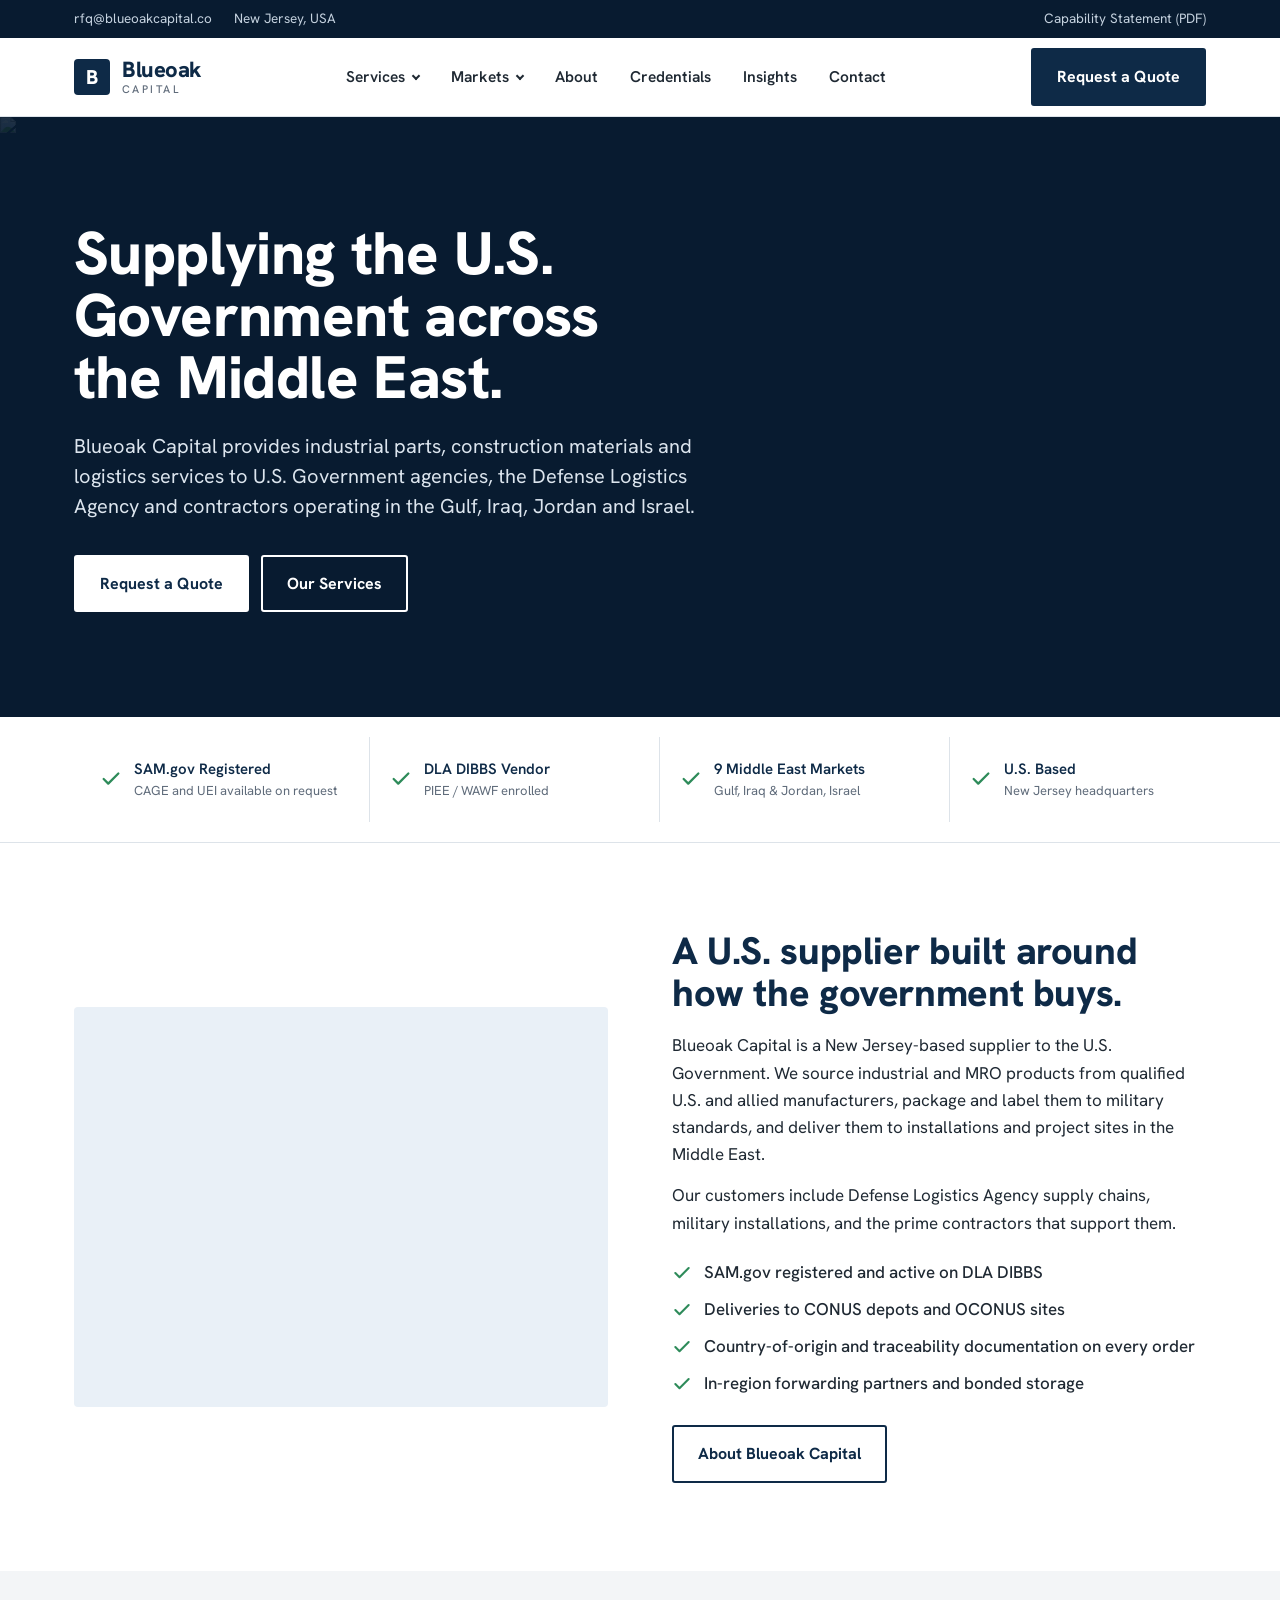
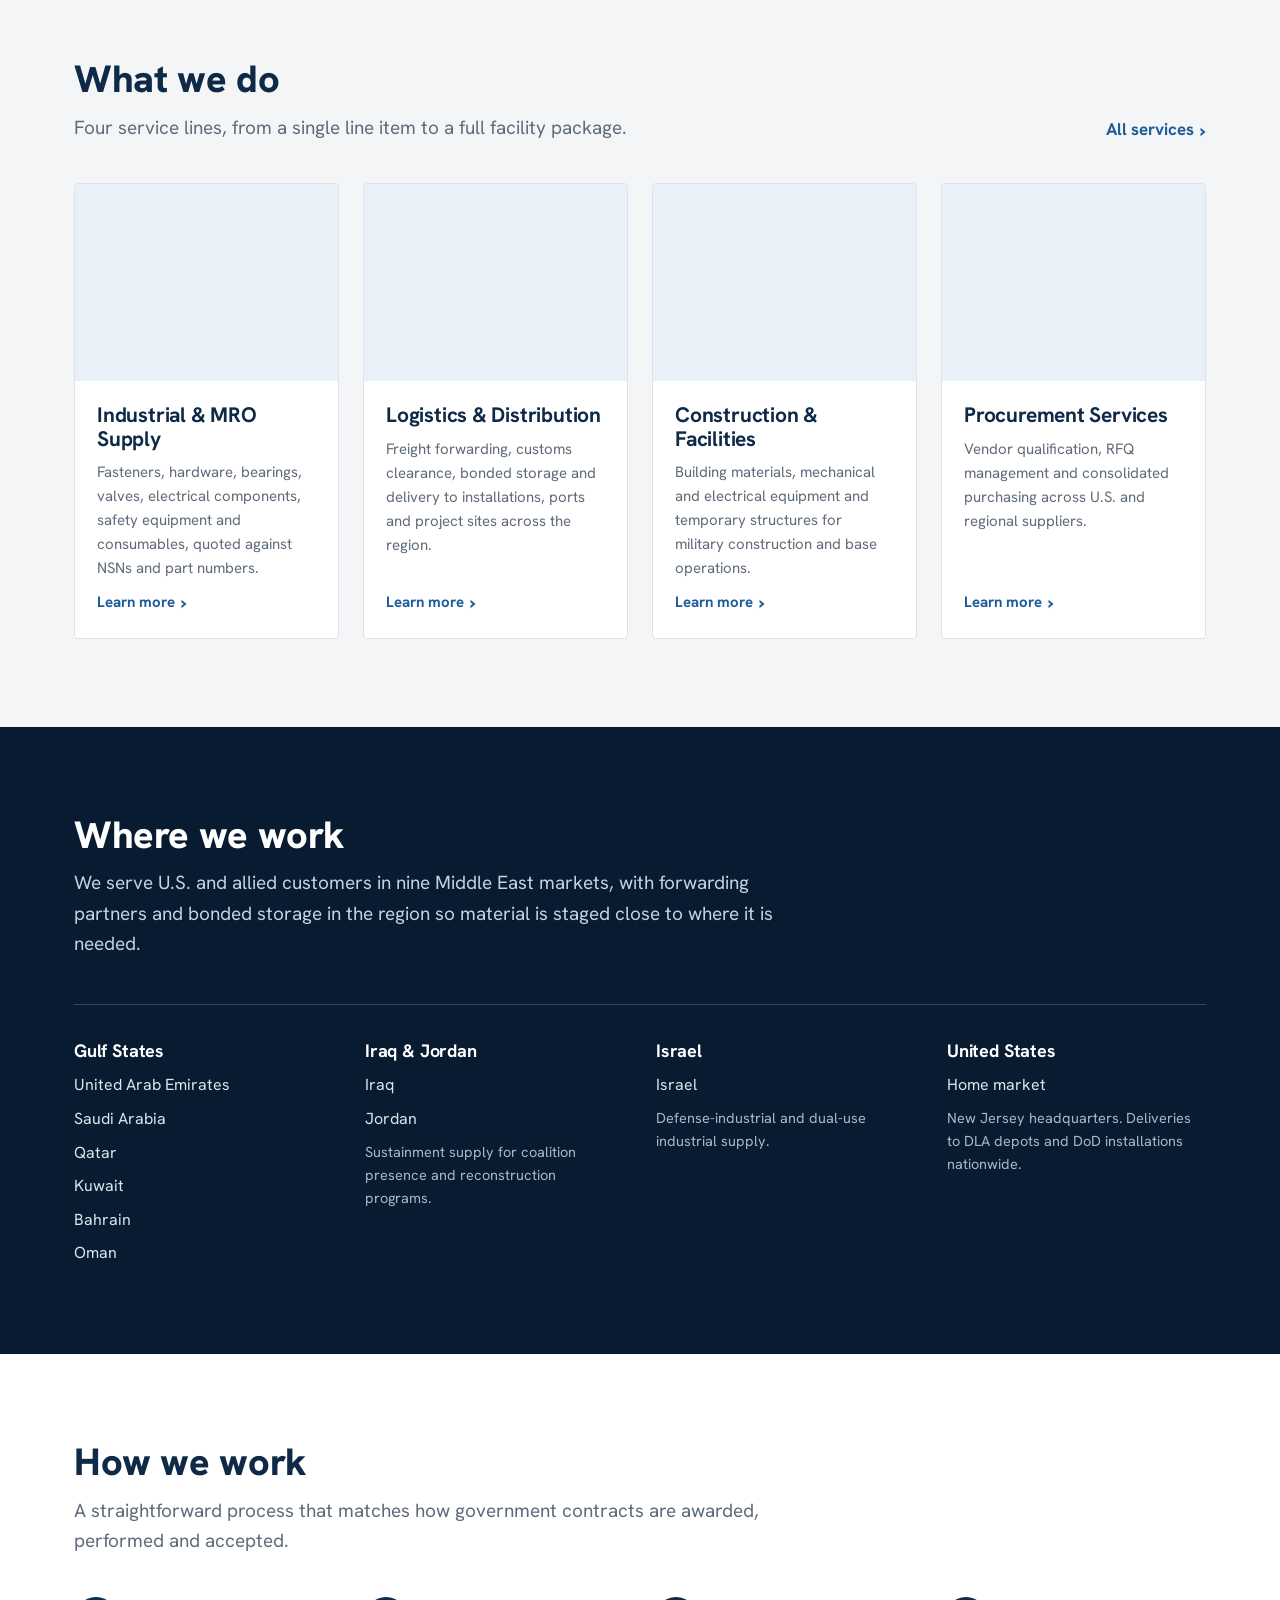
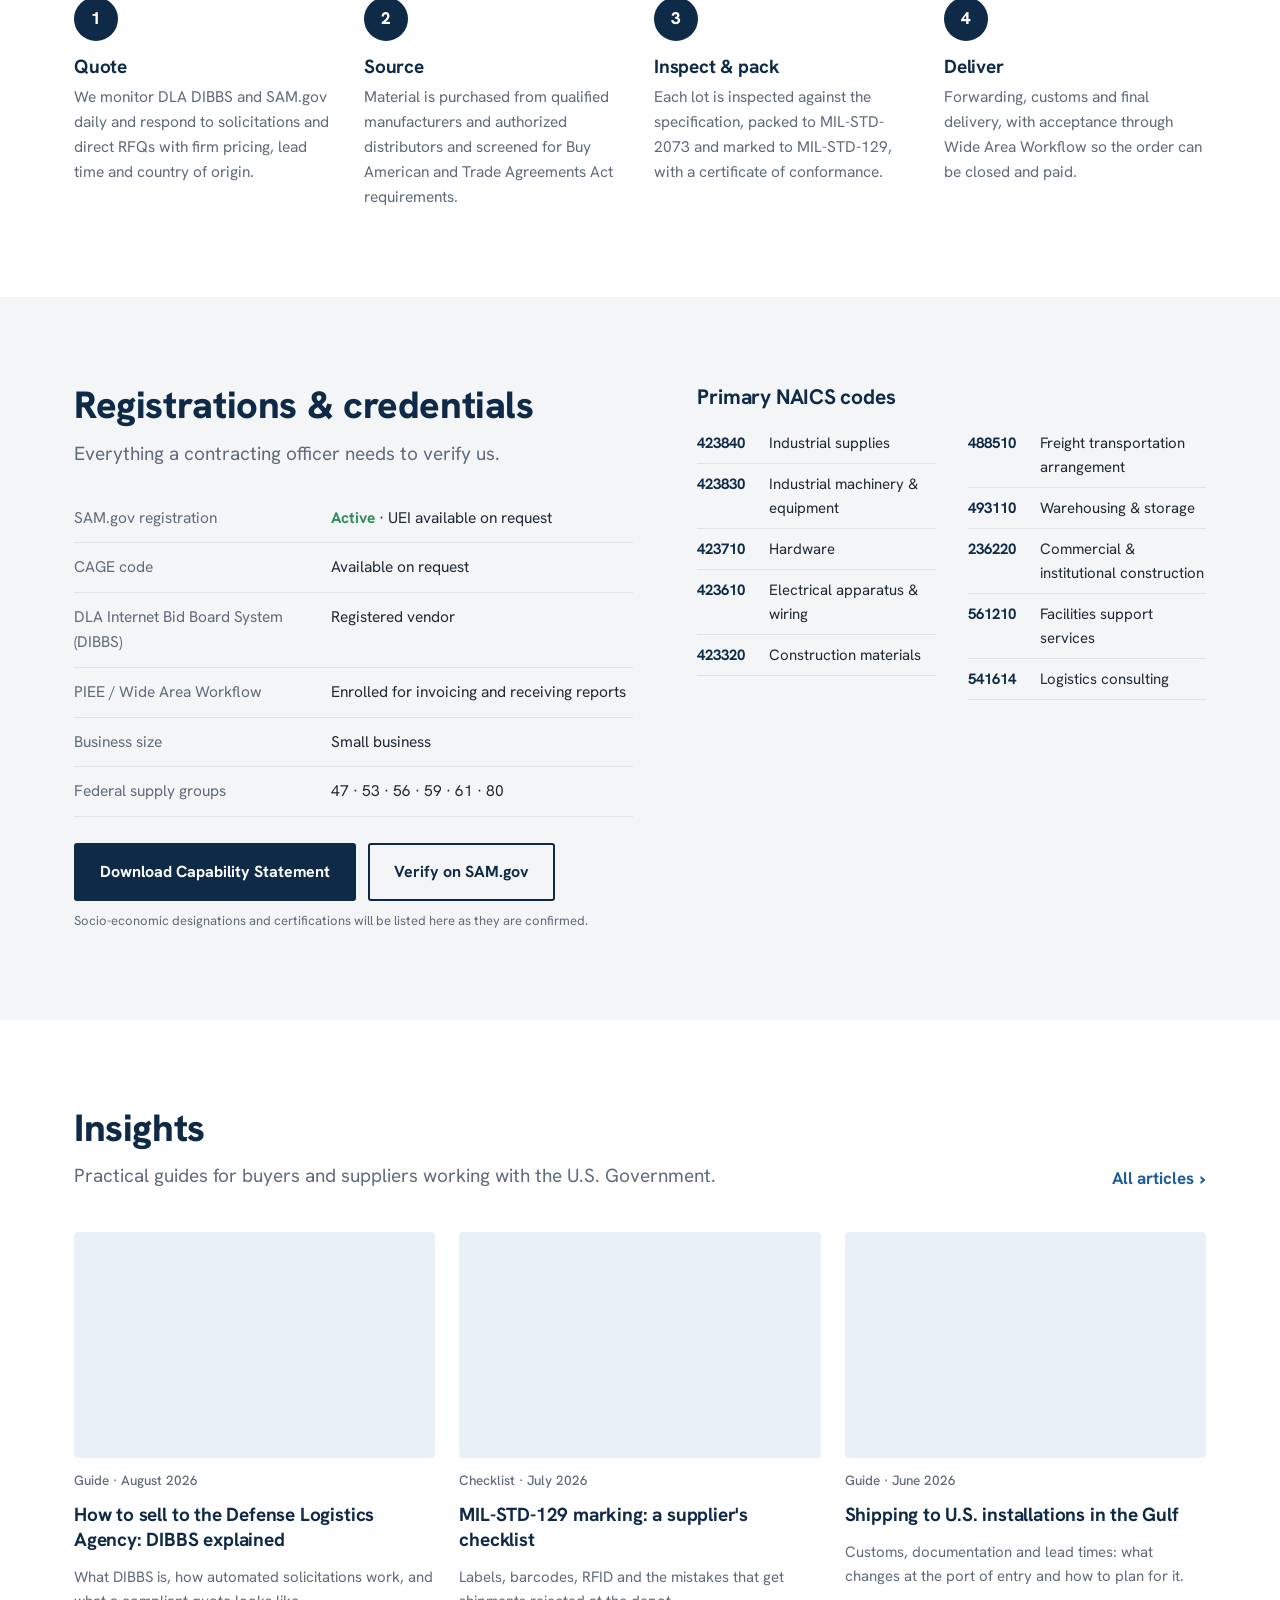
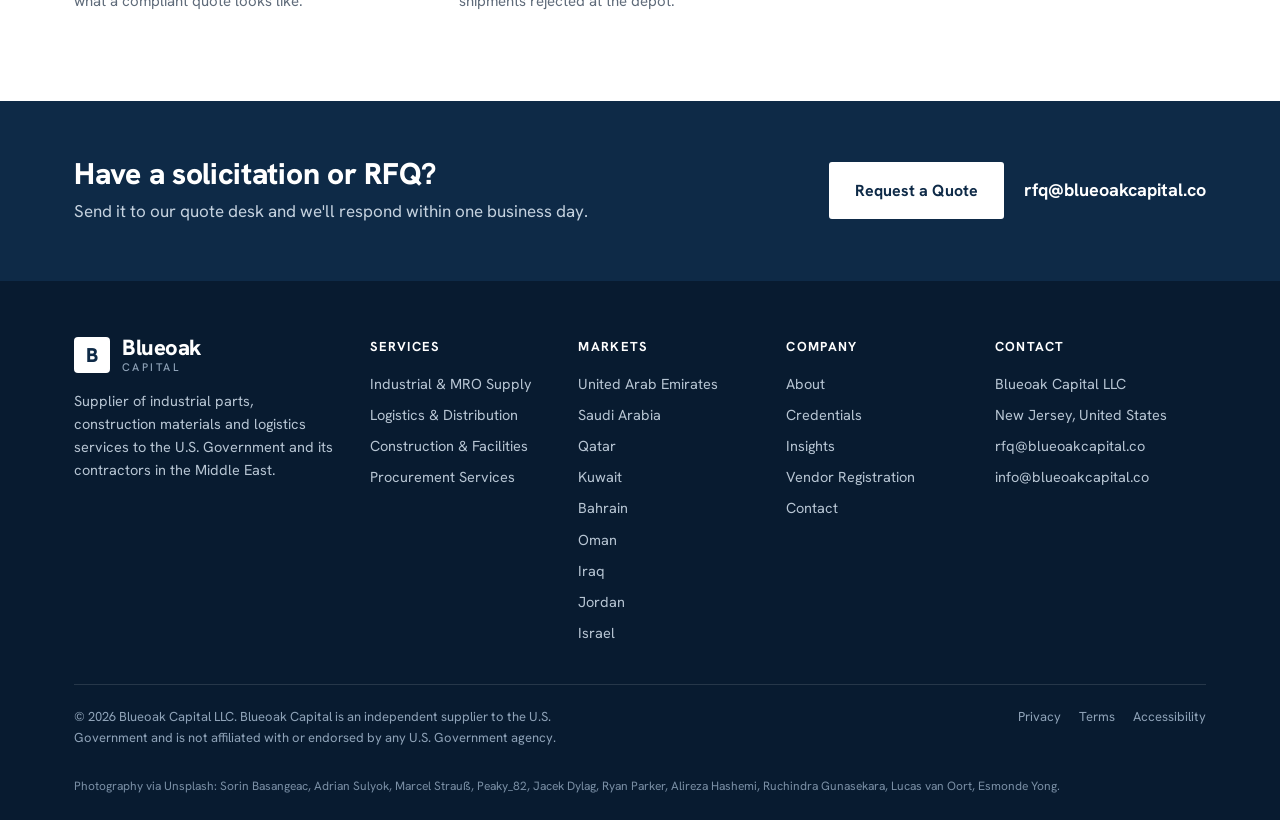
==== index.html @ 81b1edcd "Add index.html for Blueoak Capital website This commit adds a new HTML file for the Blueoak Capital " ====
<!doctype html>
<html lang="en">
<head>
<meta charset="utf-8">
<meta name="viewport" content="width=device-width, initial-scale=1">
<title>Blueoak Capital | U.S. Government &amp; DLA Supplier for the Middle East</title>
<meta name="description" content="Blueoak Capital supplies industrial parts, construction materials and logistics services to U.S. Government agencies, the Defense Logistics Agency and contractors operating in the Gulf, Iraq, Jordan and Israel. SAM.gov registered. DLA DIBBS vendor.">
<meta name="robots" content="index,follow,max-image-preview:large">
<link rel="canonical" href="https://blueoakcapital.co/">
<meta property="og:type" content="website">
<meta property="og:site_name" content="Blueoak Capital">
<meta property="og:title" content="Blueoak Capital | U.S. Government &amp; DLA Supplier for the Middle East">
<meta property="og:description" content="Industrial and MRO supply, logistics, construction materials and procurement services for U.S. Government and allied customers across the Middle East.">
<meta property="og:url" content="https://blueoakcapital.co/">
<meta property="og:image" content="https://blueoakcapital.co/og-image.jpg">
<meta name="twitter:card" content="summary_large_image">
<meta name="theme-color" content="#0E2A47">
<link rel="icon" href="data:image/svg+xml,%3Csvg xmlns='http://www.w3.org/2000/svg' viewBox='0 0 32 32'%3E%3Crect width='32' height='32' rx='4' fill='%230E2A47'/%3E%3Ctext x='16' y='22' text-anchor='middle' font-family='Helvetica,Arial,sans-serif' font-size='18' font-weight='700' fill='%23fff'%3EB%3C/text%3E%3C/svg%3E">
<!-- Google tag (gtag.js): GA4 + Google Ads conversion tracking. Replace the IDs, then enable. -->
<!-- Enable once GA4 / Google Ads IDs are set:
<script async src="https://www.googletagmanager.com/gtag/js?id=G-XXXXXXXXXX"></script>
-->
<script>
window.dataLayer = window.dataLayer || [];
function gtag(){dataLayer.push(arguments);}
gtag('js', new Date());
gtag('config', 'G-XXXXXXXXXX');
gtag('config', 'AW-XXXXXXXXXX');
</script>
<!-- AdSense is not loaded on this page by design; ad units belong on /insights/ articles only. -->
<script type="application/ld+json">
{
"@context": "https://schema.org",
"@graph": [
{
"@type": "Organization",
"@id": "https://blueoakcapital.co/#org",
"name": "Blueoak Capital",
"legalName": "Blueoak Capital LLC",
"url": "https://blueoakcapital.co/",
"logo": "https://blueoakcapital.co/logo.png",
"email": "info@blueoakcapital.co",
"description": "Supplier of industrial parts, construction materials and logistics services to U.S. Government agencies, the Defense Logistics Agency and contractors in the Middle East.",
"address": {"@type": "PostalAddress", "addressRegion": "NJ", "addressCountry": "US"},
"contactPoint": [{"@type": "ContactPoint", "contactType": "sales", "email": "rfq@blueoakcapital.co", "availableLanguage": ["en"]}],
"areaServed": ["US", "AE", "SA", "QA", "KW", "BH", "OM", "IQ", "JO", "IL"]
},
{"@type": "WebSite", "@id": "https://blueoakcapital.co/#website", "url": "https://blueoakcapital.co/", "name": "Blueoak Capital", "publisher": {"@id": "https://blueoakcapital.co/#org"}},
{
"@type": "ItemList",
"name": "Services",
"itemListElement": [
{"@type": "ListItem", "position": 1, "item": {"@type": "Service", "name": "Industrial & MRO Supply", "url": "https://blueoakcapital.co/services/industrial-mro-supply/", "provider": {"@id": "https://blueoakcapital.co/#org"}}},
{"@type": "ListItem", "position": 2, "item": {"@type": "Service", "name": "Logistics & Distribution", "url": "https://blueoakcapital.co/services/logistics-distribution/", "provider": {"@id": "https://blueoakcapital.co/#org"}}},
{"@type": "ListItem", "position": 3, "item": {"@type": "Service", "name": "Construction & Facilities Supply", "url": "https://blueoakcapital.co/services/construction-facilities/", "provider": {"@id": "https://blueoakcapital.co/#org"}}},
{"@type": "ListItem", "position": 4, "item": {"@type": "Service", "name": "Procurement Services", "url": "https://blueoakcapital.co/services/procurement-services/", "provider": {"@id": "https://blueoakcapital.co/#org"}}}
]
}
]
}
</script>
<link rel="preconnect" href="https://fonts.googleapis.com">
<link rel="preconnect" href="https://fonts.gstatic.com" crossorigin>
<link rel="preconnect" href="https://images.unsplash.com">
<link rel="stylesheet" href="https://fonts.googleapis.com/css2?family=Hanken+Grotesk:wght@400;500;700;800&display=swap">
<link rel="preload" as="image" href="https://images.unsplash.com/photo-1741173337736-0c6cd956a9b3?auto=format&fit=crop&w=1800&q=70">
<link rel="stylesheet" href="/assets/site.css">
</head>
<body>
<div class="topbar">
<div class="wrap">
<div class="l"><span><a href="mailto:rfq@blueoakcapital.co" data-track="email">rfq@blueoakcapital.co</a></span><span>New Jersey, USA</span></div>
<div class="r"><a href="/credentials/capability-statement.pdf" data-track="capstat">Capability Statement (PDF)</a></div>
</div>
</div>
<header class="header">
<div class="wrap">
<a class="logo" href="/" aria-label="Blueoak Capital home">
<span class="mark">B</span>
<span class="word">Blueoak<span>CAPITAL</span></span>
</a>
<button class="burger" aria-expanded="false" aria-controls="navwrap">Menu</button>
<div class="navwrap" id="navwrap">
<ul class="nav">
<li class="dd"><a href="/services/">Services</a>
<ul class="sub">
<li><a href="/services/industrial-mro-supply/">Industrial &amp; MRO Supply</a></li>
<li><a href="/services/logistics-distribution/">Logistics &amp; Distribution</a></li>
<li><a href="/services/construction-facilities/">Construction &amp; Facilities Supply</a></li>
<li><a href="/services/procurement-services/">Procurement Services</a></li>
</ul>
</li>
<li class="dd"><a href="/markets/">Markets</a>
<ul class="sub cols">
<li class="grp">Gulf States</li>
<li><a href="/markets/united-arab-emirates/">United Arab Emirates</a></li>
<li><a href="/markets/saudi-arabia/">Saudi Arabia</a></li>
<li><a href="/markets/qatar/">Qatar</a></li>
<li><a href="/markets/kuwait/">Kuwait</a></li>
<li><a href="/markets/bahrain/">Bahrain</a></li>
<li><a href="/markets/oman/">Oman</a></li>
<li class="grp">Iraq &amp; Levant</li>
<li><a href="/markets/iraq/">Iraq</a></li>
<li><a href="/markets/jordan/">Jordan</a></li>
<li><a href="/markets/israel/">Israel</a></li>
<li class="grp">Home</li>
<li><a href="/markets/united-states/">United States</a></li>
</ul>
</li>
<li><a href="/about/">About</a></li>
<li><a href="/credentials/">Credentials</a></li>
<li><a href="/insights/">Insights</a></li>
<li><a href="/contact/">Contact</a></li>
</ul>
</div>
<div class="hdr-cta">
<a class="btn" href="/contact/#rfq" data-track="cta-header">Request a Quote</a>
</div>
</div>
</header>
<section class="hero">
<img src="https://images.unsplash.com/photo-1741173337736-0c6cd956a9b3?auto=format&fit=crop&w=1800&q=70" data-alt="https://images.unsplash.com/photo-1596422572215-801e9c6beeaf?auto=format&fit=crop&w=1800&q=70" alt="Gantry crane loading containers onto a cargo ship at a port" width="1800" height="1000" fetchpriority="high">
<div class="wrap">
<h1>Supplying the U.S. Government across the Middle East.</h1>
<p>Blueoak Capital provides industrial parts, construction materials and logistics services to U.S. Government agencies, the Defense Logistics Agency and contractors operating in the Gulf, Iraq, Jordan and Israel.</p>
<div class="actions">
<a class="btn light" href="/contact/#rfq" data-track="cta-hero">Request a Quote</a>
<a class="btn outline" href="#services">Our Services</a>
</div>
</div>
</section>
<div class="trust">
<div class="wrap">
<div><svg viewBox="0 0 24 24" aria-hidden="true"><path d="M20 6L9 17l-5-5"/></svg><span>SAM.gov Registered<small>CAGE and UEI available on request</small></span></div>
<div><svg viewBox="0 0 24 24" aria-hidden="true"><path d="M20 6L9 17l-5-5"/></svg><span>DLA DIBBS Vendor<small>PIEE / WAWF enrolled</small></span></div>
<div><svg viewBox="0 0 24 24" aria-hidden="true"><path d="M20 6L9 17l-5-5"/></svg><span>9 Middle East Markets<small>Gulf, Iraq &amp; Jordan, Israel</small></span></div>
<div><svg viewBox="0 0 24 24" aria-hidden="true"><path d="M20 6L9 17l-5-5"/></svg><span>U.S. Based<small>New Jersey headquarters</small></span></div>
</div>
</div>
<section class="section" id="about">
<div class="wrap about">
<div class="photo"><img src="https://images.unsplash.com/photo-1586528116022-aeda1613c63d?auto=format&fit=crop&w=1000&q=70" alt="Warehouse staff walking a stocked aisle" width="1000" height="750" loading="lazy"></div>
<div>
<h2>A U.S. supplier built around how the government buys.</h2>
<p>Blueoak Capital is a New Jersey-based supplier to the U.S. Government. We source industrial and MRO products from qualified U.S. and allied manufacturers, package and label them to military standards, and deliver them to installations and project sites in the Middle East.</p>
<p>Our customers include Defense Logistics Agency supply chains, military installations, and the prime contractors that support them.</p>
<ul>
<li><svg viewBox="0 0 24 24" aria-hidden="true"><path d="M20 6L9 17l-5-5"/></svg>SAM.gov registered and active on DLA DIBBS</li>
<li><svg viewBox="0 0 24 24" aria-hidden="true"><path d="M20 6L9 17l-5-5"/></svg>Deliveries to CONUS depots and OCONUS sites</li>
<li><svg viewBox="0 0 24 24" aria-hidden="true"><path d="M20 6L9 17l-5-5"/></svg>Country-of-origin and traceability documentation on every order</li>
<li><svg viewBox="0 0 24 24" aria-hidden="true"><path d="M20 6L9 17l-5-5"/></svg>In-region forwarding partners and bonded storage</li>
</ul>
<a class="btn ghost" href="/about/">About Blueoak Capital</a>
</div>
</div>
</section>
<section class="section grey" id="services">
<div class="wrap">
<div class="head">
<div><h2>What we do</h2><p class="intro">Four service lines, from a single line item to a full facility package.</p></div>
<a class="more" href="/services/">All services</a>
</div>
<div class="services">
<a class="svc" href="/services/industrial-mro-supply/">
<div class="photo"><img src="https://images.unsplash.com/photo-1564226591723-659ff3852b2a?auto=format&fit=crop&w=800&q=70" alt="Stainless steel bolts and fasteners" width="800" height="600" loading="lazy"></div>
<div class="body"><h3>Industrial &amp; MRO Supply</h3><p>Fasteners, hardware, bearings, valves, electrical components, safety equipment and consumables, quoted against NSNs and part numbers.</p><span class="more">Learn more</span></div>
</a>
<a class="svc" href="/services/logistics-distribution/">
<div class="photo"><img src="https://images.unsplash.com/photo-1774698078446-59299e016718?auto=format&fit=crop&w=800&q=70" data-alt="https://images.unsplash.com/photo-1562892302-97faedd66f1c?auto=format&fit=crop&w=800&q=70" alt="Cargo aircraft being loaded on the tarmac" width="800" height="600" loading="lazy"></div>
<div class="body"><h3>Logistics &amp; Distribution</h3><p>Freight forwarding, customs clearance, bonded storage and delivery to installations, ports and project sites across the region.</p><span class="more">Learn more</span></div>
</a>
<a class="svc" href="/services/construction-facilities/">
<div class="photo"><img src="https://images.unsplash.com/photo-1527335988388-b40ee248d80c?auto=format&fit=crop&w=800&q=70" alt="Steel building frame under a tower crane" width="800" height="600" loading="lazy"></div>
<div class="body"><h3>Construction &amp; Facilities</h3><p>Building materials, mechanical and electrical equipment and temporary structures for military construction and base operations.</p><span class="more">Learn more</span></div>
</a>
<a class="svc" href="/services/procurement-services/">
<div class="photo"><img src="https://images.unsplash.com/photo-1592085198739-ffcad7f36b54?auto=format&fit=crop&w=800&q=70" alt="Stocked shelving in a distribution warehouse" width="800" height="600" loading="lazy"></div>
<div class="body"><h3>Procurement Services</h3><p>Vendor qualification, RFQ management and consolidated purchasing across U.S. and regional suppliers.</p><span class="more">Learn more</span></div>
</a>
</div>
</div>
</section>
<section class="where" id="markets">
<img src="https://images.unsplash.com/photo-1785761607942-c0f9d41a74e0?auto=format&fit=crop&w=1800&q=60" data-alt="https://images.unsplash.com/photo-1762232621838-2308d2d5ba33?auto=format&fit=crop&w=1800&q=60" alt="Truck on a desert highway" width="1800" height="900" loading="lazy">
<div class="wrap">
<h2>Where we work</h2>
<p class="intro" style="margin-top:12px">We serve U.S. and allied customers in nine Middle East markets, with forwarding partners and bonded storage in the region so material is staged close to where it is needed.</p>
<div class="regions">
<div><h3>Gulf States</h3><ul><li><a href="/markets/united-arab-emirates/">United Arab Emirates</a></li><li><a href="/markets/saudi-arabia/">Saudi Arabia</a></li><li><a href="/markets/qatar/">Qatar</a></li><li><a href="/markets/kuwait/">Kuwait</a></li><li><a href="/markets/bahrain/">Bahrain</a></li><li><a href="/markets/oman/">Oman</a></li></ul></div>
<div><h3>Iraq &amp; Jordan</h3><ul><li><a href="/markets/iraq/">Iraq</a></li><li><a href="/markets/jordan/">Jordan</a></li></ul><p class="note">Sustainment supply for coalition presence and reconstruction programs.</p></div>
<div><h3>Israel</h3><ul><li><a href="/markets/israel/">Israel</a></li></ul><p class="note">Defense-industrial and dual-use industrial supply.</p></div>
<div><h3>United States</h3><ul><li><a href="/markets/united-states/">Home market</a></li></ul><p class="note">New Jersey headquarters. Deliveries to DLA depots and DoD installations nationwide.</p></div>
</div>
</div>
</section>
<section class="section" id="process">
<div class="wrap">
<div class="head"><div><h2>How we work</h2><p class="intro">A straightforward process that matches how government contracts are awarded, performed and accepted.</p></div></div>
<div class="steps">
<div class="step"><div class="n">1</div><h3>Quote</h3><p>We monitor DLA DIBBS and SAM.gov daily and respond to solicitations and direct RFQs with firm pricing, lead time and country of origin.</p></div>
<div class="step"><div class="n">2</div><h3>Source</h3><p>Material is purchased from qualified manufacturers and authorized distributors and screened for Buy American and Trade Agreements Act requirements.</p></div>
<div class="step"><div class="n">3</div><h3>Inspect &amp; pack</h3><p>Each lot is inspected against the specification, packed to MIL-STD-2073 and marked to MIL-STD-129, with a certificate of conformance.</p></div>
<div class="step"><div class="n">4</div><h3>Deliver</h3><p>Forwarding, customs and final delivery, with acceptance through Wide Area Workflow so the order can be closed and paid.</p></div>
</div>
</div>
</section>
<section class="section grey" id="credentials">
<div class="wrap creds">
<div>
<h2>Registrations &amp; credentials</h2>
<p class="intro" style="margin:12px 0 24px">Everything a contracting officer needs to verify us.</p>
<table>
<tr><td>SAM.gov registration</td><td><span class="active">Active</span> · UEI available on request</td></tr>
<tr><td>CAGE code</td><td>Available on request</td></tr>
<tr><td>DLA Internet Bid Board System (DIBBS)</td><td>Registered vendor</td></tr>
<tr><td>PIEE / Wide Area Workflow</td><td>Enrolled for invoicing and receiving reports</td></tr>
<tr><td>Business size</td><td>Small business</td></tr>
<tr><td>Federal supply groups</td><td>47 · 53 · 56 · 59 · 61 · 80</td></tr>
</table>
<div class="actions">
<a class="btn" href="/credentials/capability-statement.pdf" data-track="capstat">Download Capability Statement</a>
<a class="btn ghost" href="https://sam.gov/" target="_blank" rel="noopener">Verify on SAM.gov</a>
</div>
<p class="cap">Socio-economic designations and certifications will be listed here as they are confirmed.</p>
</div>
<div>
<h3 style="margin-bottom:14px">Primary NAICS codes</h3>
<ul class="naics">
<li><b>423840</b>Industrial supplies</li>
<li><b>423830</b>Industrial machinery &amp; equipment</li>
<li><b>423710</b>Hardware</li>
<li><b>423610</b>Electrical apparatus &amp; wiring</li>
<li><b>423320</b>Construction materials</li>
<li><b>488510</b>Freight transportation arrangement</li>
<li><b>493110</b>Warehousing &amp; storage</li>
<li><b>236220</b>Commercial &amp; institutional construction</li>
<li><b>561210</b>Facilities support services</li>
<li><b>541614</b>Logistics consulting</li>
</ul>
</div>
</div>
</section>
<section class="section" id="insights">
<div class="wrap">
<div class="head">
<div><h2>Insights</h2><p class="intro">Practical guides for buyers and suppliers working with the U.S. Government.</p></div>
<a class="more" href="/insights/">All articles</a>
</div>
<div class="posts">
<a class="post" href="/insights/how-to-sell-to-the-defense-logistics-agency/">
<div class="photo"><img src="https://images.unsplash.com/photo-1553413077-190dd305871c?auto=format&fit=crop&w=800&q=70" alt="Large distribution warehouse interior" width="800" height="500" loading="lazy"></div>
<div class="meta">Guide · August 2026</div>
<h3>How to sell to the Defense Logistics Agency: DIBBS explained</h3>
<p>What DIBBS is, how automated solicitations work, and what a compliant quote looks like.</p>
</a>
<a class="post" href="/insights/mil-std-129-marking-checklist/">
<div class="photo"><img src="https://images.unsplash.com/photo-1587149185211-28a2ef4c9a10?auto=format&fit=crop&w=800&q=70" alt="Stacked shipping containers" width="800" height="500" loading="lazy"></div>
<div class="meta">Checklist · July 2026</div>
<h3>MIL-STD-129 marking: a supplier's checklist</h3>
<p>Labels, barcodes, RFID and the mistakes that get shipments rejected at the depot.</p>
</a>
<a class="post" href="/insights/shipping-to-us-installations-in-the-gulf/">
<div class="photo"><img src="https://images.unsplash.com/photo-1596422572215-801e9c6beeaf?auto=format&fit=crop&w=800&q=70" alt="Port crane against a clear sky" width="800" height="500" loading="lazy"></div>
<div class="meta">Guide · June 2026</div>
<h3>Shipping to U.S. installations in the Gulf</h3>
<p>Customs, documentation and lead times: what changes at the port of entry and how to plan for it.</p>
</a>
</div>
</div>
</section>
<section class="cta">
<div class="wrap">
<div><h2>Have a solicitation or RFQ?</h2><p>Send it to our quote desk and we'll respond within one business day.</p></div>
<div class="r"><a class="btn light" href="/contact/#rfq" data-track="cta-band">Request a Quote</a><a class="tel" href="mailto:rfq@blueoakcapital.co" data-track="email">rfq@blueoakcapital.co</a></div>
</div>
</section>
<footer class="footer">
<div class="wrap">
<div class="cols">
<div>
<a class="logo" href="/"><span class="mark">B</span><span class="word">Blueoak<span>CAPITAL</span></span></a>
<p style="max-width:34ch">Supplier of industrial parts, construction materials and logistics services to the U.S. Government and its contractors in the Middle East.</p>
</div>
<div><h4>Services</h4><ul><li><a href="/services/industrial-mro-supply/">Industrial &amp; MRO Supply</a></li><li><a href="/services/logistics-distribution/">Logistics &amp; Distribution</a></li><li><a href="/services/construction-facilities/">Construction &amp; Facilities</a></li><li><a href="/services/procurement-services/">Procurement Services</a></li></ul></div>
<div><h4>Markets</h4><ul><li><a href="/markets/united-arab-emirates/">United Arab Emirates</a></li><li><a href="/markets/saudi-arabia/">Saudi Arabia</a></li><li><a href="/markets/qatar/">Qatar</a></li><li><a href="/markets/kuwait/">Kuwait</a></li><li><a href="/markets/bahrain/">Bahrain</a></li><li><a href="/markets/oman/">Oman</a></li><li><a href="/markets/iraq/">Iraq</a></li><li><a href="/markets/jordan/">Jordan</a></li><li><a href="/markets/israel/">Israel</a></li></ul></div>
<div><h4>Company</h4><ul><li><a href="/about/">About</a></li><li><a href="/credentials/">Credentials</a></li><li><a href="/insights/">Insights</a></li><li><a href="/vendors/">Vendor Registration</a></li><li><a href="/contact/">Contact</a></li></ul></div>
<div><h4>Contact</h4><ul><li>Blueoak Capital LLC</li><li>New Jersey, United States</li><li><a href="mailto:rfq@blueoakcapital.co">rfq@blueoakcapital.co</a></li><li><a href="mailto:info@blueoakcapital.co">info@blueoakcapital.co</a></li></ul></div>
</div>
<div class="legal">
<p>© 2026 Blueoak Capital LLC. Blueoak Capital is an independent supplier to the U.S. Government and is not affiliated with or endorsed by any U.S. Government agency.</p>
<ul><li><a href="/privacy/">Privacy</a></li><li><a href="/terms/">Terms</a></li><li><a href="/accessibility/">Accessibility</a></li></ul>
</div>
<p class="credit">Photography via Unsplash: Sorin Basangeac, Adrian Sulyok, Marcel Strauß, Peaky_82, Jacek Dylag, Ryan Parker, Alireza Hashemi, Ruchindra Gunasekara, Lucas van Oort, Esmonde Yong.</p>
</div>
</footer>
<script>
(function(){
var header=document.querySelector('.header'), burger=document.querySelector('.burger');
if(burger){burger.addEventListener('click',function(){var o=header.classList.toggle('open');burger.setAttribute('aria-expanded',String(o));});}
document.querySelectorAll('img').forEach(function(img){
img.addEventListener('error',function(){ if(img.dataset.alt){ img.src=img.dataset.alt; img.dataset.alt=''; } else { img.style.visibility='hidden'; } });
});
function track(name,params){ if(typeof gtag==='function'){ gtag('event',name,params||{}); } }
document.addEventListener('click',function(e){
var el=e.target.closest('[data-track]'); if(!el) return;
var kind=el.getAttribute('data-track');
if(kind==='call') track('contact_click',{method:'phone'});
else if(kind==='email') track('contact_click',{method:'email'});
else if(kind==='capstat') track('file_download',{file_name:'capability-statement.pdf'});
else track('cta_click',{location:kind});
});
})();
</script>
</body>
</html>
---- assets/site.css ----
*,*::before,*::after{box-sizing:border-box}
html{scroll-behavior:smooth;scroll-padding-top:80px}
@media (prefers-reduced-motion:reduce){html{scroll-behavior:auto}}
body{margin:0;background:#fff;color:#1F2933;font-family:'Hanken Grotesk','Helvetica Neue',Helvetica,Arial,sans-serif;font-size:17px;line-height:1.6;-webkit-font-smoothing:antialiased}
img{display:block;max-width:100%;color:transparent}
a{color:inherit}
:root{--navy:#0E2A47;--deep:#081B30;--blue:#1D5C99;--tint:#E9F0F7;--grey:#F3F5F7;--text:#1F2933;--muted:#5F6B7A;--line:#DDE3E9;--green:#2E8B5A}
.wrap{max-width:1180px;margin:0 auto;padding:0 24px}
h1,h2,h3{margin:0;line-height:1.1;letter-spacing:-.01em;color:var(--navy)}
h1{font-size:clamp(38px,5vw,60px);font-weight:800;line-height:1.04}
h2{font-size:clamp(28px,3.2vw,38px);font-weight:800}
h3{font-size:21px;font-weight:700}
p{margin:0}
.intro{font-size:19px;color:var(--muted);max-width:66ch}
.btn{display:inline-flex;align-items:center;justify-content:center;gap:10px;padding:14px 24px;border-radius:3px;font-weight:700;font-size:16px;text-decoration:none;border:2px solid var(--navy);background:var(--navy);color:#fff;transition:background .15s,border-color .15s,color .15s;white-space:nowrap}
.btn:hover{background:var(--blue);border-color:var(--blue)}
.btn.ghost{background:transparent;color:var(--navy)}
.btn.ghost:hover{background:var(--navy);color:#fff}
.btn.light{background:#fff;border-color:#fff;color:var(--navy)}
.btn.light:hover{background:var(--tint);border-color:var(--tint)}
.btn.outline{background:transparent;border-color:#fff;color:#fff}
.btn.outline:hover{background:#fff;color:var(--navy)}
.more{font-weight:700;color:var(--blue);text-decoration:none;display:inline-flex;align-items:center;gap:6px}
.more::after{content:"›";font-size:20px;line-height:1}
.more:hover{text-decoration:underline}
:focus-visible{outline:3px solid var(--blue);outline-offset:3px}
.section{padding:88px 0}
.section.grey{background:var(--grey)}
.head{margin-bottom:40px;display:flex;justify-content:space-between;align-items:flex-end;gap:32px;flex-wrap:wrap}
.head p{margin-top:12px}

/* Top bar + header */
.topbar{background:var(--deep);color:#C5D2DF;font-size:13.5px}
.topbar .wrap{display:flex;justify-content:space-between;align-items:center;min-height:38px;gap:16px}
.topbar a{text-decoration:none}
.topbar a:hover{color:#fff;text-decoration:underline}
.topbar .l{display:flex;gap:22px}
.header{position:sticky;top:0;z-index:40;background:#fff;border-bottom:1px solid var(--line)}
.header .wrap{display:flex;align-items:center;justify-content:space-between;height:78px;gap:24px}
.logo{display:flex;align-items:center;gap:12px;text-decoration:none;color:var(--navy);line-height:1}
.logo .mark{width:36px;height:36px;background:var(--navy);border-radius:4px;display:grid;place-items:center;color:#fff;font-weight:800;font-size:20px;letter-spacing:-.02em}
.logo .word{font-weight:800;font-size:22px;letter-spacing:-.02em}
.logo .word span{display:block;font-weight:500;font-size:11px;letter-spacing:.22em;color:var(--muted);margin-top:3px}
.nav{display:flex;align-items:center;gap:4px;list-style:none;margin:0;padding:0}
.nav > li{position:relative}
.nav > li > a{display:block;padding:10px 14px;font-weight:600;font-size:15.5px;text-decoration:none;color:var(--text);border-radius:3px}
.nav > li > a:hover{color:var(--blue)}
.nav .dd > a::after{content:"";display:inline-block;width:6px;height:6px;border-right:2px solid currentColor;border-bottom:2px solid currentColor;transform:rotate(45deg);margin-left:8px;position:relative;top:-3px}
.sub{position:absolute;top:100%;left:0;min-width:280px;background:#fff;border:1px solid var(--line);border-top:3px solid var(--navy);box-shadow:0 14px 34px rgba(8,27,48,.14);padding:8px 0;margin:0;list-style:none;display:none;z-index:50}
.dd:hover .sub,.dd:focus-within .sub{display:block}
.sub li a{display:block;padding:10px 18px;font-size:15px;text-decoration:none;color:var(--text)}
.sub li a:hover{background:var(--tint);color:var(--navy)}
.sub .grp{padding:10px 18px 4px;font-size:11.5px;font-weight:700;letter-spacing:.12em;text-transform:uppercase;color:var(--muted)}
.sub.cols{min-width:520px;columns:2;column-gap:0;padding:10px 0}
.sub.cols li{break-inside:avoid}
.hdr-cta{display:flex;align-items:center;gap:8px}
.burger{display:none;background:none;border:1px solid var(--line);border-radius:3px;padding:9px 12px;font:inherit;font-weight:600;cursor:pointer}

/* Hero */
.hero{position:relative;background:var(--deep);color:#fff;min-height:600px;display:flex;align-items:center;overflow:hidden}
.hero img{position:absolute;inset:0;width:100%;height:100%;object-fit:cover;object-position:center}
.hero::after{content:"";position:absolute;inset:0;background:linear-gradient(90deg,rgba(8,27,48,.9) 0%,rgba(8,27,48,.72) 45%,rgba(8,27,48,.25) 100%)}
.hero .wrap{position:relative;z-index:1;width:100%;padding-top:96px;padding-bottom:96px}
.hero h1{color:#fff;max-width:15.5ch;margin-bottom:22px}
.hero p{font-size:20px;line-height:1.5;max-width:58ch;color:#DCE5EE}
.hero .actions{display:flex;gap:12px;flex-wrap:wrap;margin-top:34px}
.trust{background:#fff;border-bottom:1px solid var(--line)}
.trust .wrap{display:grid;grid-template-columns:repeat(4,1fr);gap:0}
.trust div{display:flex;align-items:center;gap:12px;padding:20px 20px 20px 0;font-weight:600;font-size:15px;color:var(--navy);border-right:1px solid var(--line);margin-right:20px}
.trust div:last-child{border-right:0;margin-right:0}
.trust svg{width:22px;height:22px;flex:none;stroke:var(--green);fill:none;stroke-width:2.5;stroke-linecap:round;stroke-linejoin:round}
.trust small{display:block;font-weight:400;color:var(--muted);font-size:13px}

/* About */
.about{display:grid;grid-template-columns:1fr 1fr;gap:64px;align-items:center}
.about .photo{aspect-ratio:4/3;background:var(--tint);border-radius:4px;overflow:hidden}
.about .photo img{width:100%;height:100%;object-fit:cover}
.about h2{margin-bottom:18px}
.about p + p{margin-top:14px}
.about ul{margin:22px 0 28px;padding:0;list-style:none;display:grid;gap:10px}
.about li{display:flex;gap:12px;align-items:flex-start;font-weight:500}
.about li svg{width:20px;height:20px;flex:none;stroke:var(--green);fill:none;stroke-width:2.5;stroke-linecap:round;stroke-linejoin:round;margin-top:4px}

/* Services */
.services{display:grid;grid-template-columns:repeat(4,1fr);gap:24px}
.svc{background:#fff;border:1px solid var(--line);border-radius:4px;overflow:hidden;display:flex;flex-direction:column;text-decoration:none;color:inherit;transition:box-shadow .15s,transform .15s}
.svc:hover{box-shadow:0 14px 30px rgba(8,27,48,.12);transform:translateY(-2px)}
.svc .photo{aspect-ratio:4/3;background:var(--tint);overflow:hidden}
.svc .photo img{width:100%;height:100%;object-fit:cover;transition:transform .4s}
.svc:hover .photo img{transform:scale(1.04)}
.svc .body{padding:22px 22px 24px;display:flex;flex-direction:column;gap:10px;flex:1}
.svc p{color:var(--muted);font-size:15px;flex:1}
.svc .more{font-size:15px}

/* Where we work */
.where{position:relative;background:var(--deep);color:#fff;overflow:hidden}
.where img{position:absolute;inset:0;width:100%;height:100%;object-fit:cover;object-position:center}
.where::after{content:"";position:absolute;inset:0;background:linear-gradient(180deg,rgba(8,27,48,.86),rgba(8,27,48,.92))}
.where .wrap{position:relative;z-index:1;padding-top:88px;padding-bottom:88px}
.where h2,.where h3{color:#fff}
.where .intro{color:#C5D2DF}
.regions{display:grid;grid-template-columns:repeat(4,1fr);gap:32px;margin-top:44px;padding-top:36px;border-top:1px solid rgba(255,255,255,.18)}
.regions h3{font-size:18px;margin-bottom:12px}
.regions ul{list-style:none;margin:0;padding:0;display:grid;gap:8px;color:#DCE5EE;font-size:16px}
.regions a{text-decoration:none}
.regions a:hover{text-decoration:underline}
.regions .note{color:#A9B8C8;font-size:14.5px;margin-top:8px}

/* Process */
.steps{display:grid;grid-template-columns:repeat(4,1fr);gap:28px}
.step .n{width:44px;height:44px;border-radius:50%;background:var(--navy);color:#fff;font-weight:800;display:grid;place-items:center;margin-bottom:16px;font-size:17px}
.step h3{font-size:19px;margin-bottom:8px}
.step p{color:var(--muted);font-size:15.5px}

/* Credentials */
.creds{display:grid;grid-template-columns:1.1fr 1fr;gap:64px;align-items:start}
.creds table{width:100%;border-collapse:collapse;font-size:15.5px}
.creds td{padding:12px 0;border-bottom:1px solid var(--line);vertical-align:top}
.creds td:first-child{color:var(--muted);width:46%;padding-right:16px}
.creds td b{font-weight:700;color:var(--navy)}
.creds .active{color:var(--green);font-weight:700}
.creds .naics{columns:2;column-gap:32px;list-style:none;margin:0;padding:0;font-size:15px}
.creds .naics li{break-inside:avoid;padding:8px 0;border-bottom:1px solid var(--line);display:flex;gap:12px}
.creds .naics b{font-weight:700;color:var(--navy);min-width:60px}
.creds .actions{display:flex;gap:12px;flex-wrap:wrap;margin-top:26px}
.creds .cap{font-size:13px;color:var(--muted);margin-top:10px}

/* Insights */
.posts{display:grid;grid-template-columns:repeat(3,1fr);gap:24px}
.post{text-decoration:none;color:inherit;display:flex;flex-direction:column;gap:12px}
.post .photo{aspect-ratio:16/10;background:var(--tint);border-radius:4px;overflow:hidden}
.post .photo img{width:100%;height:100%;object-fit:cover;transition:transform .4s}
.post:hover .photo img{transform:scale(1.04)}
.post .meta{font-size:13.5px;color:var(--muted);font-weight:500}
.post h3{font-size:19px;line-height:1.3}
.post:hover h3{color:var(--blue)}
.post p{color:var(--muted);font-size:15px}

/* CTA band */
.cta{background:var(--navy);color:#fff}
.cta .wrap{display:flex;justify-content:space-between;align-items:center;gap:32px;padding-top:56px;padding-bottom:56px;flex-wrap:wrap}
.cta h2{color:#fff;font-size:30px;margin-bottom:8px}
.cta p{color:#C5D2DF;font-size:17px}
.cta .r{display:flex;align-items:center;gap:20px;flex-wrap:wrap}
.cta .r a.tel{color:#fff;font-weight:700;text-decoration:none;font-size:18px}

/* Footer */
.footer{background:var(--deep);color:#B7C5D3;font-size:14.5px}
.footer .cols{display:grid;grid-template-columns:1.5fr 1fr 1fr 1fr 1.2fr;gap:32px;padding:56px 0 40px;border-bottom:1px solid rgba(255,255,255,.12)}
.footer h4{color:#fff;font-size:13px;letter-spacing:.1em;text-transform:uppercase;margin:0 0 14px}
.footer ul{list-style:none;margin:0;padding:0;display:grid;gap:8px}
.footer a{text-decoration:none}
.footer a:hover{color:#fff;text-decoration:underline}
.footer .logo{color:#fff;margin-bottom:16px}
.footer .logo .mark{background:#fff;color:var(--navy)}
.footer .logo .word span{color:#8FA3B8}
.footer .legal{padding:22px 0 28px;display:flex;justify-content:space-between;gap:24px;flex-wrap:wrap;font-size:13px;color:#8FA3B8}
.footer .legal p{max-width:78ch}
.footer .legal ul{grid-auto-flow:column;gap:18px}
.footer .credit{font-size:12px;color:#7A8FA5;padding-bottom:24px}

/* Responsive */
@media (max-width:1100px){
.services{grid-template-columns:repeat(2,1fr)}
.regions{grid-template-columns:repeat(2,1fr)}
.footer .cols{grid-template-columns:1fr 1fr 1fr}
.hdr-cta .ghost{display:none}
}
@media (max-width:960px){
.burger{display:inline-block}
.header .navwrap{display:none;position:absolute;left:0;right:0;top:78px;background:#fff;border-bottom:1px solid var(--line);padding:8px 24px 20px;max-height:calc(100vh - 78px);overflow:auto}
.header.open .navwrap{display:block}
.nav{flex-direction:column;align-items:stretch;gap:0}
.nav > li > a{padding:14px 0;border-bottom:1px solid var(--line);font-size:17px}
.nav .dd > a::after{display:none}
.sub{display:block;position:static;border:0;box-shadow:none;padding:4px 0 8px;columns:1;min-width:0}
.sub li a{padding:8px 0 8px 16px;color:var(--muted)}
.hdr-cta{display:none}
.topbar .l span:nth-child(2){display:none}
.about{grid-template-columns:1fr;gap:32px}
.trust .wrap{grid-template-columns:1fr 1fr}
.trust div:nth-child(2){border-right:0}
.creds{grid-template-columns:1fr;gap:40px}
.steps{grid-template-columns:1fr 1fr}
.posts{grid-template-columns:1fr}
.section{padding:64px 0}
.hero{min-height:520px}
}
@media (max-width:600px){
.services,.regions,.steps,.trust .wrap{grid-template-columns:1fr}
.trust div{border-right:0;margin-right:0;border-bottom:1px solid var(--line);padding:14px 0}
.trust div:last-child{border-bottom:0}
.footer .cols{grid-template-columns:1fr 1fr}
.footer .cols > div:first-child{grid-column:1/-1}
.creds .naics{columns:1}
.topbar .r{display:none}
.hero .wrap{padding-top:64px;padding-bottom:64px}
}
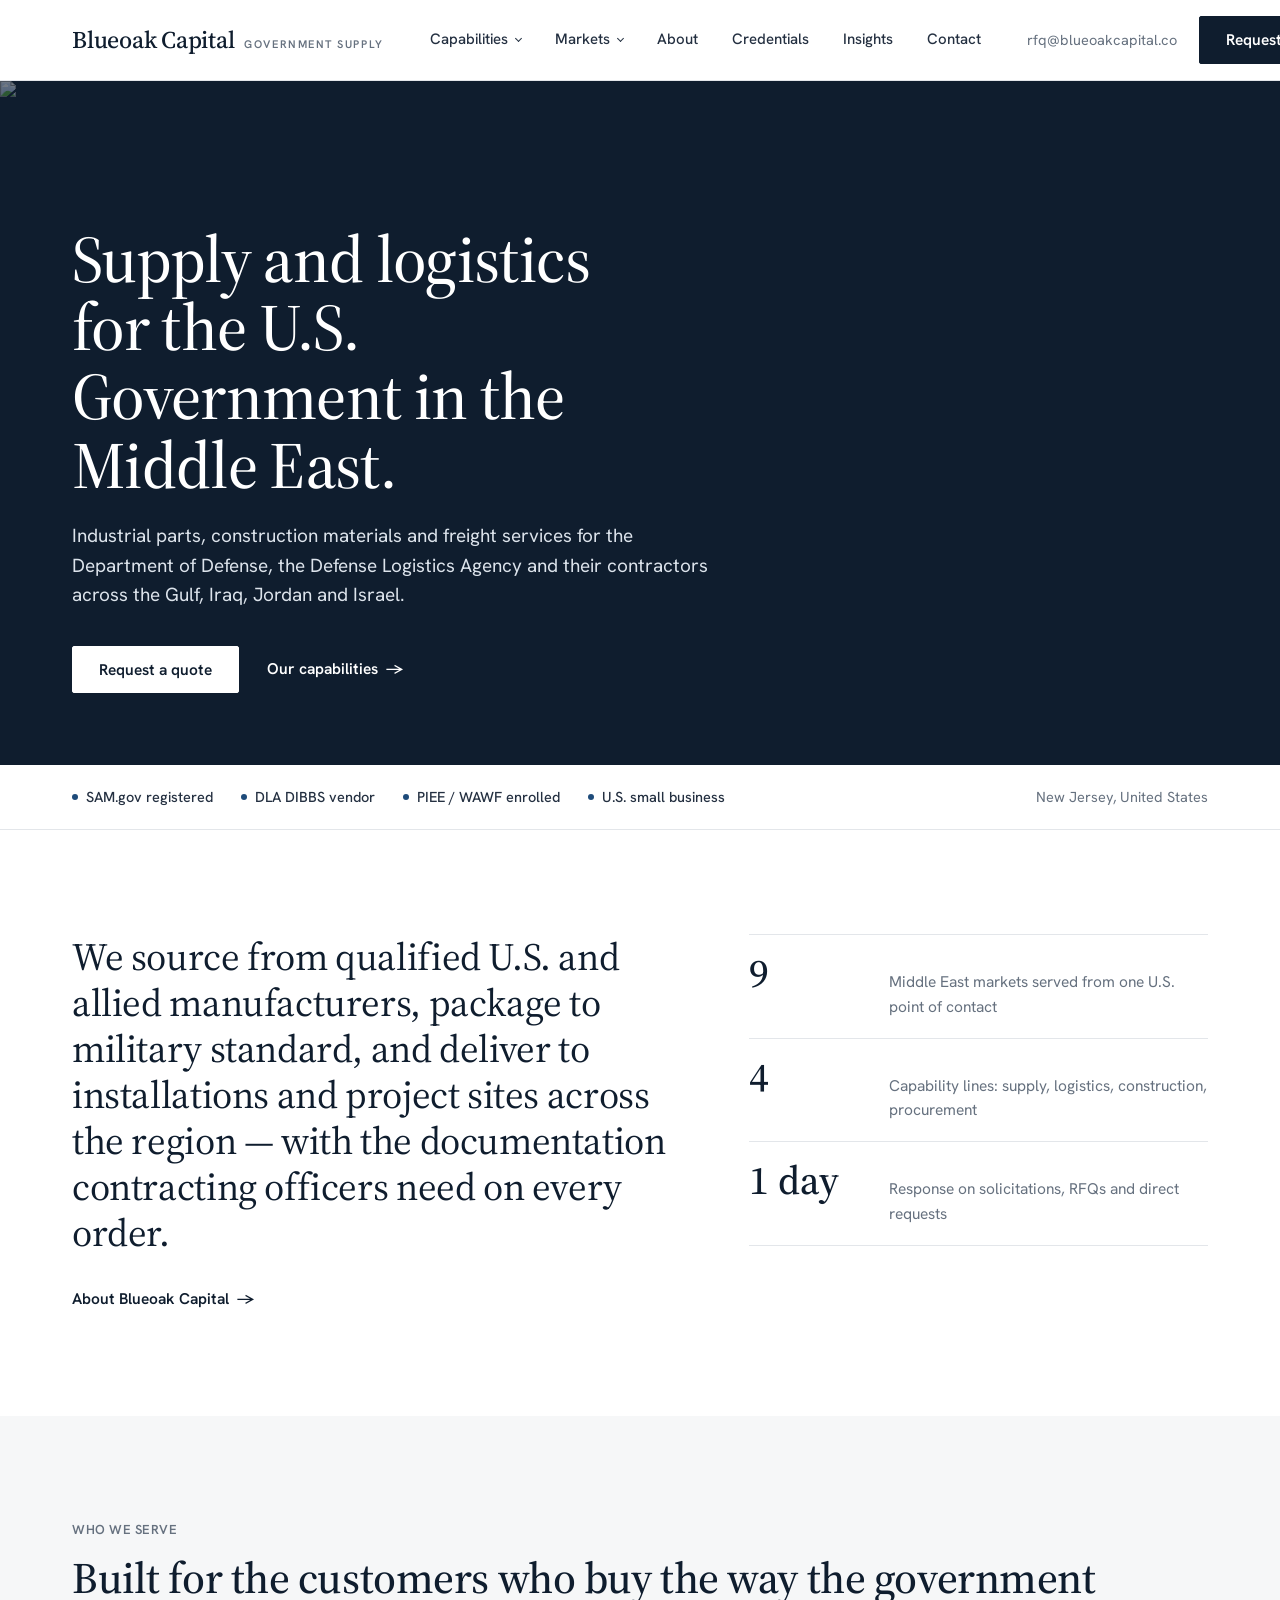
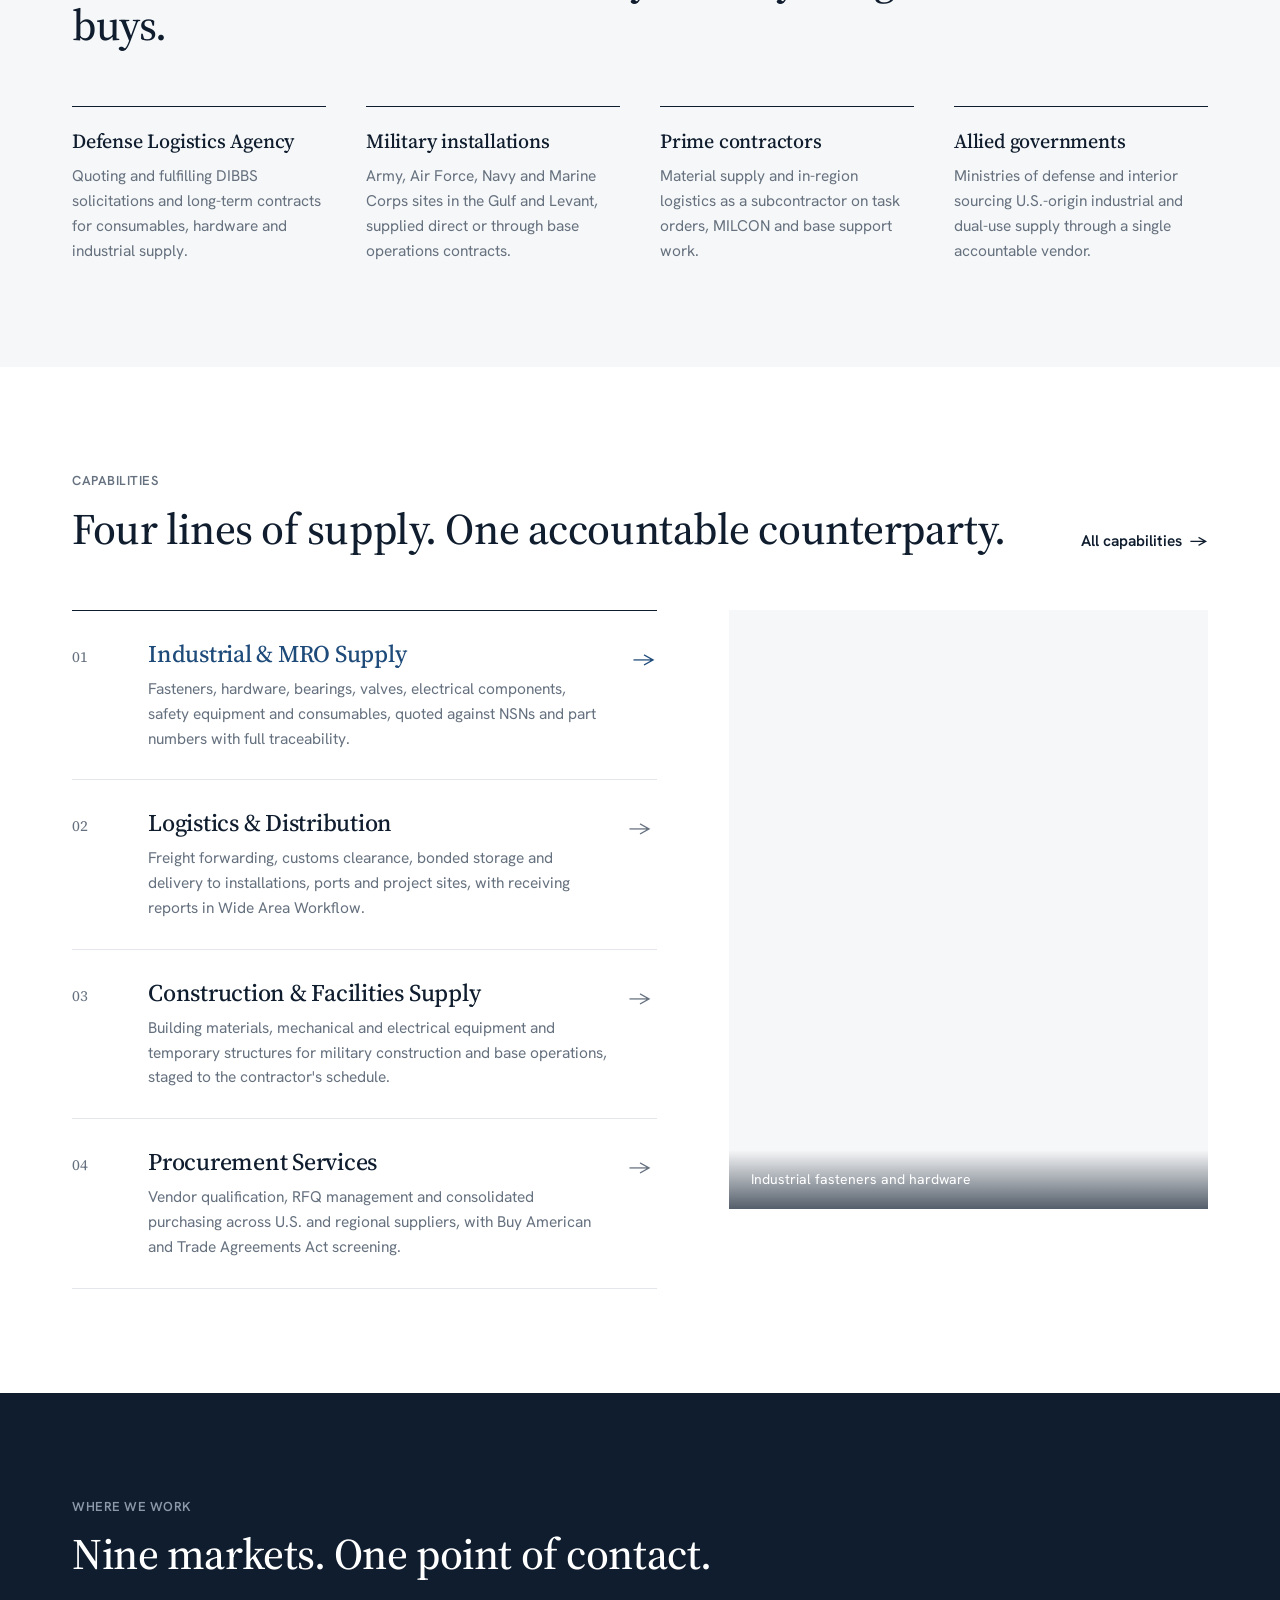
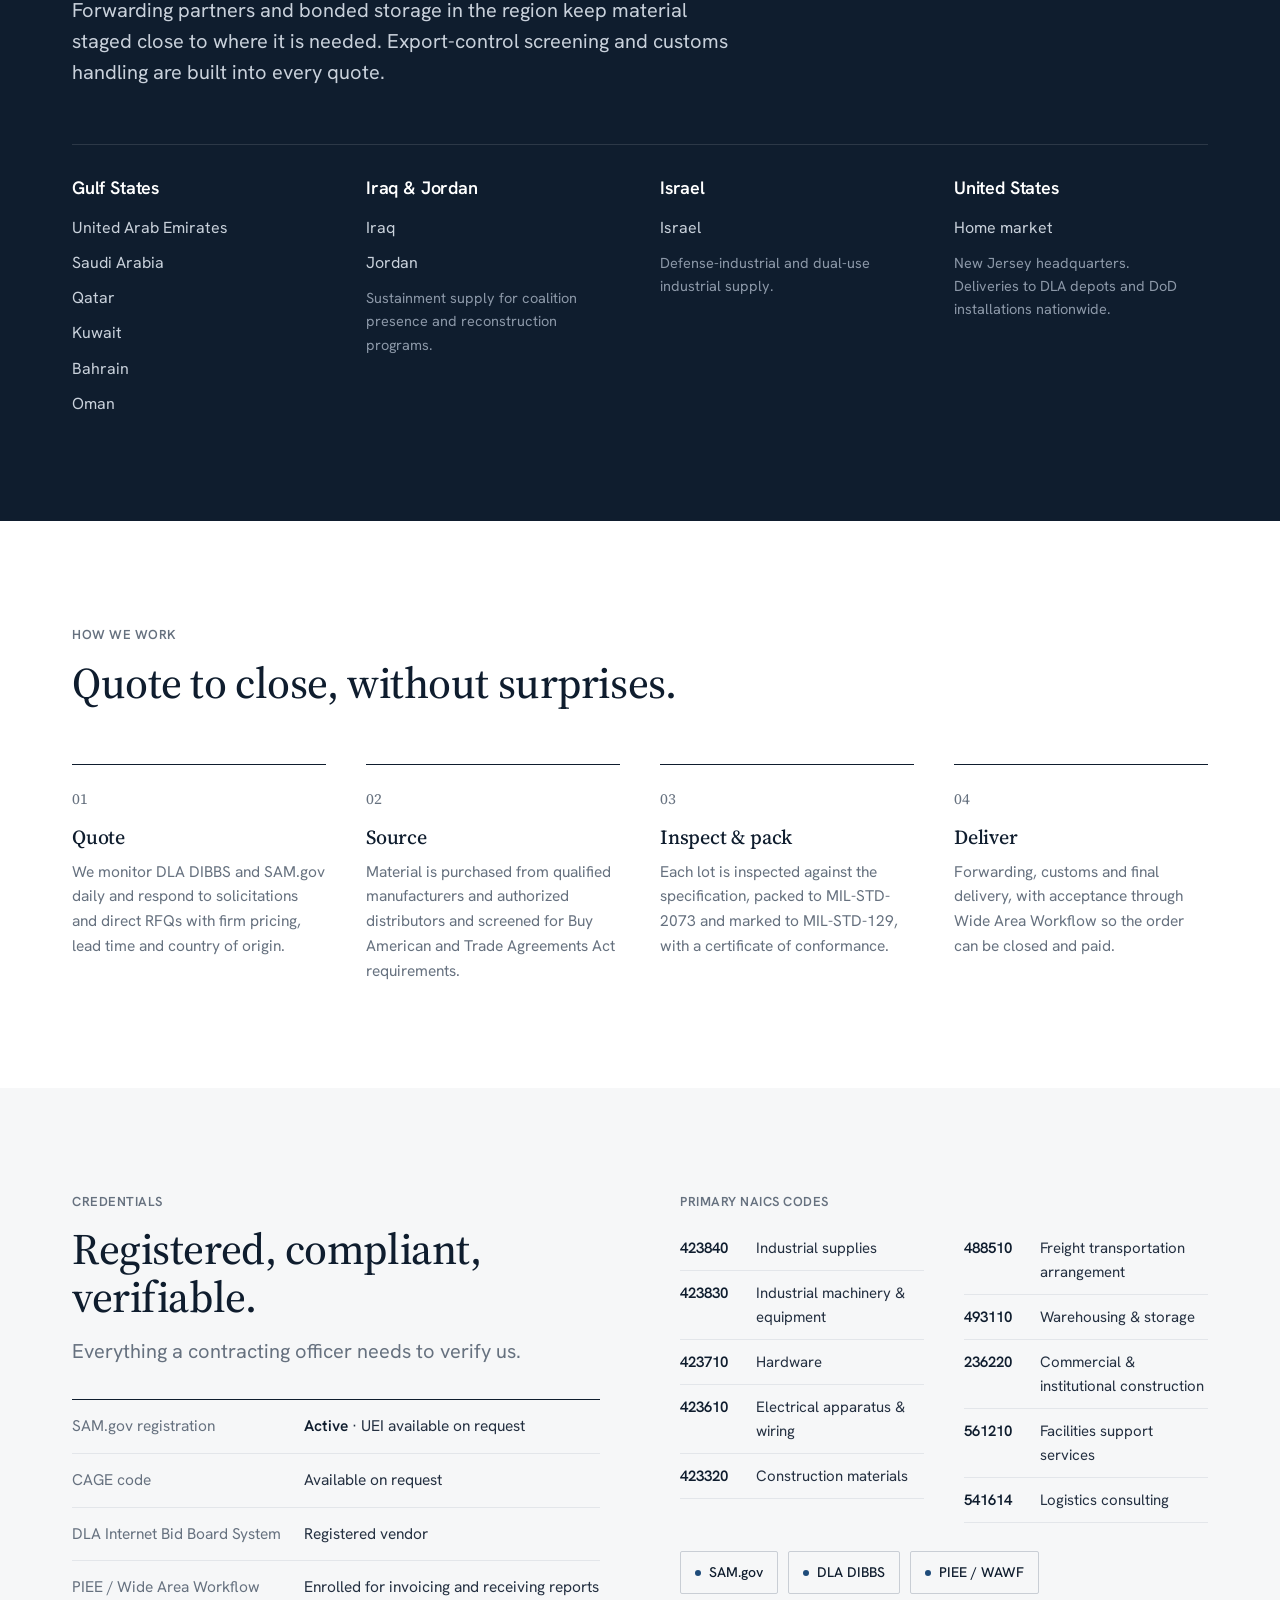
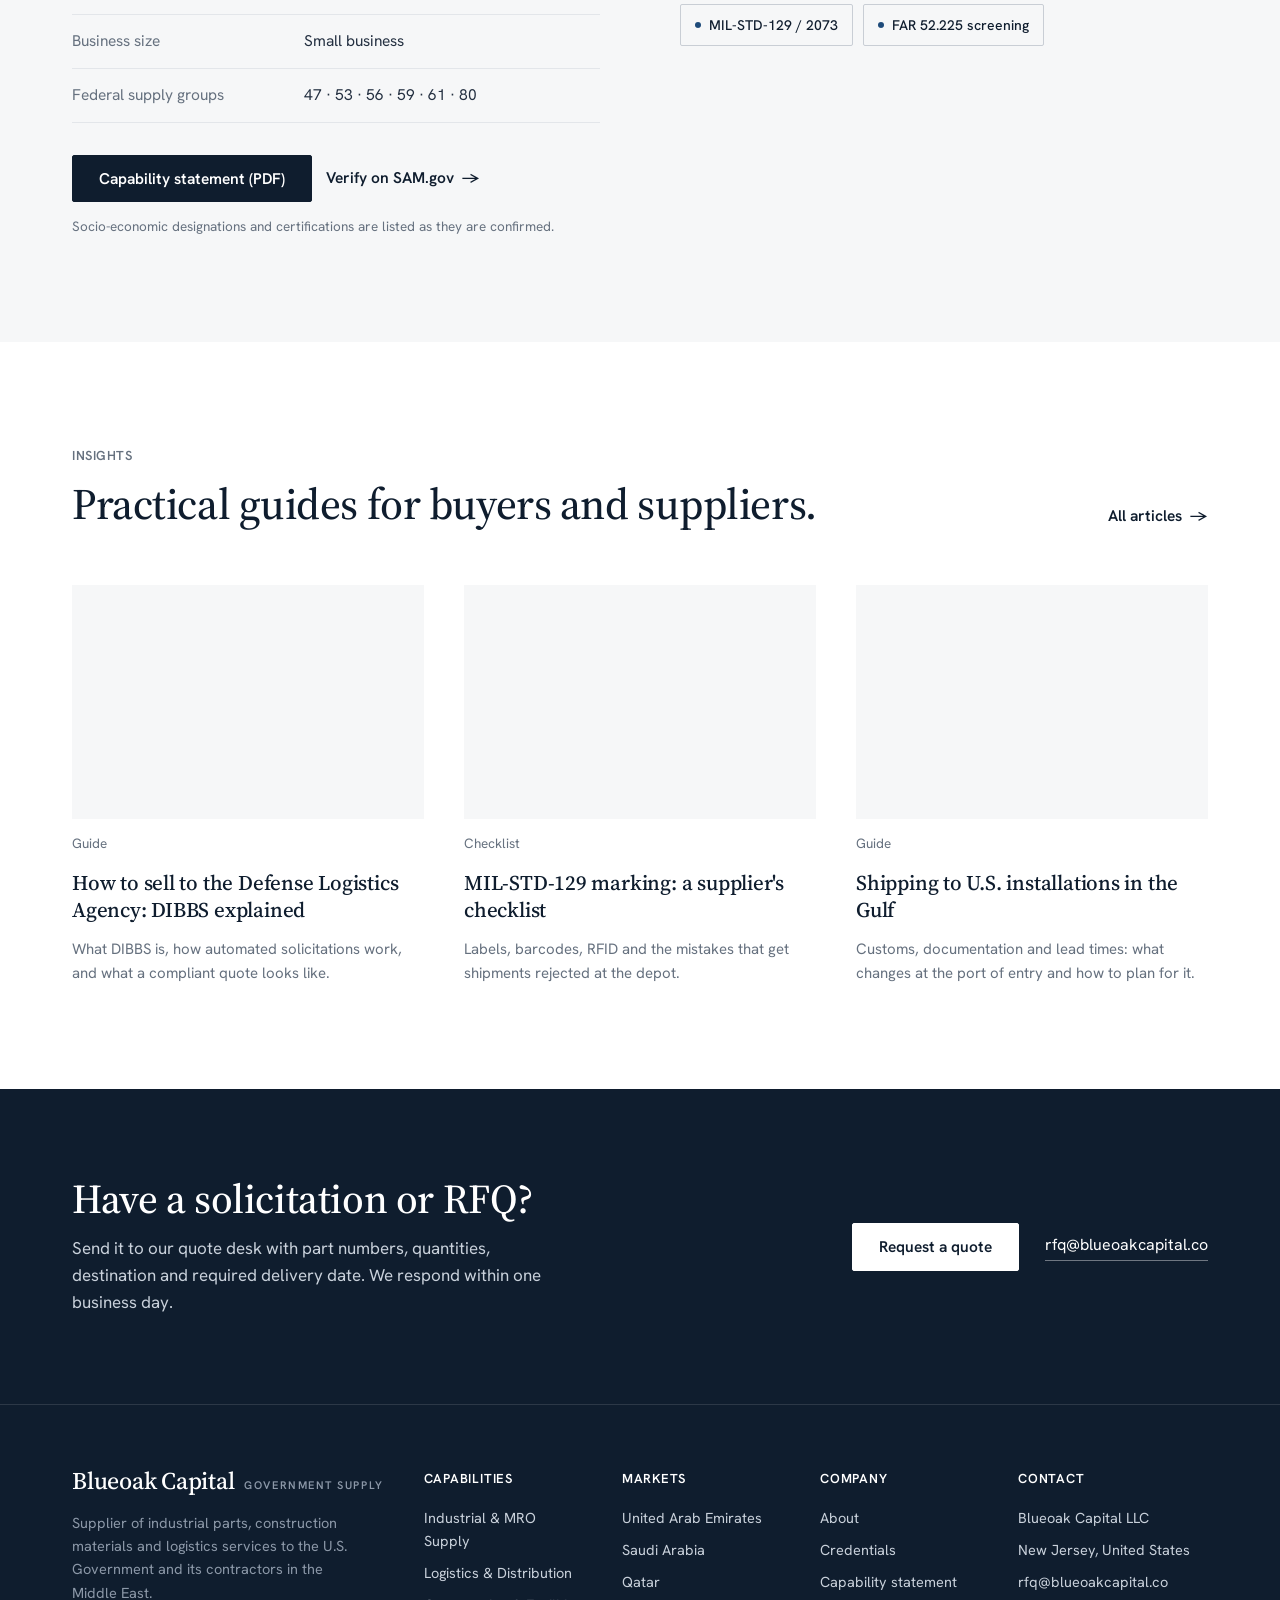
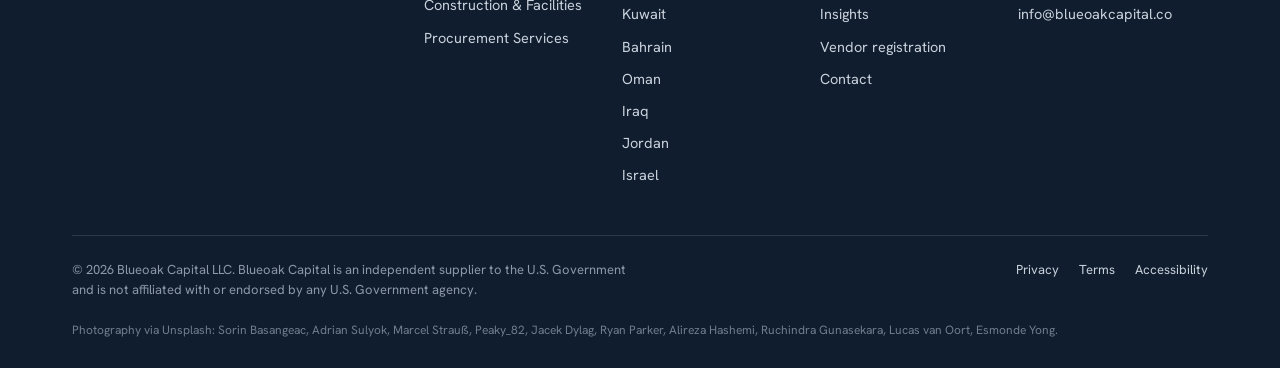
==== commit 268c4e66: "v4: clean, competitor-benchmarked homepage" ====
--- a/index.html
+++ b/index.html
@@ -10,13 +10,13 @@
 <meta property="og:type" content="website">
 <meta property="og:site_name" content="Blueoak Capital">
 <meta property="og:title" content="Blueoak Capital | U.S. Government &amp; DLA Supplier for the Middle East">
-<meta property="og:description" content="Industrial and MRO supply, logistics, construction materials and procurement services for U.S. Government and allied customers across the Middle East.">
+<meta property="og:description" content="Blueoak Capital supplies industrial parts, construction materials and logistics services to U.S. Government agencies, the Defense Logistics Agency and contractors operating in the Gulf, Iraq, Jordan and Israel. SAM.gov registered. DLA DIBBS vendor.">
 <meta property="og:url" content="https://blueoakcapital.co/">
 <meta property="og:image" content="https://blueoakcapital.co/og-image.jpg">
 <meta name="twitter:card" content="summary_large_image">
-<meta name="theme-color" content="#0E2A47">
-<link rel="icon" href="data:image/svg+xml,%3Csvg xmlns='http://www.w3.org/2000/svg' viewBox='0 0 32 32'%3E%3Crect width='32' height='32' rx='4' fill='%230E2A47'/%3E%3Ctext x='16' y='22' text-anchor='middle' font-family='Helvetica,Arial,sans-serif' font-size='18' font-weight='700' fill='%23fff'%3EB%3C/text%3E%3C/svg%3E">
-<!-- Google tag (gtag.js): GA4 + Google Ads conversion tracking. Replace the IDs, then enable. -->
+<meta name="theme-color" content="#0F1D2E">
+<link rel="icon" href="data:image/svg+xml,%3Csvg xmlns='http://www.w3.org/2000/svg' viewBox='0 0 32 32'%3E%3Crect width='32' height='32' fill='%230F1D2E'/%3E%3Ctext x='16' y='23' text-anchor='middle' font-family='Georgia,serif' font-size='20' fill='%23fff'%3EB%3C/text%3E%3C/svg%3E">
+<!-- Google tag (gtag.js): GA4 + Google Ads conversion tracking. Replace the IDs, then enable the script line. -->
 <!-- Enable once GA4 / Google Ads IDs are set:
 <script async src="https://www.googletagmanager.com/gtag/js?id=G-XXXXXXXXXX"></script>
 -->
@@ -27,7 +27,6 @@
 gtag('config', 'G-XXXXXXXXXX');
 gtag('config', 'AW-XXXXXXXXXX');
 </script>
-<!-- AdSense is not loaded on this page by design; ad units belong on /insights/ articles only. -->
 <script type="application/ld+json">
 {
 "@context": "https://schema.org",
@@ -59,30 +58,21 @@
 ]
 }
 </script>
+<link rel="preconnect" href="https://images.unsplash.com">
+<link rel="preload" as="image" href="https://images.unsplash.com/photo-1741173337736-0c6cd956a9b3?auto=format&fit=crop&w=2000&q=72">
 <link rel="preconnect" href="https://fonts.googleapis.com">
 <link rel="preconnect" href="https://fonts.gstatic.com" crossorigin>
-<link rel="preconnect" href="https://images.unsplash.com">
-<link rel="stylesheet" href="https://fonts.googleapis.com/css2?family=Hanken+Grotesk:wght@400;500;700;800&display=swap">
-<link rel="preload" as="image" href="https://images.unsplash.com/photo-1741173337736-0c6cd956a9b3?auto=format&fit=crop&w=1800&q=70">
+<link rel="stylesheet" href="https://fonts.googleapis.com/css2?family=Source+Serif+4:opsz,wght@8..60,400;8..60,500&family=Hanken+Grotesk:wght@400;500;600&display=swap">
 <link rel="stylesheet" href="/assets/site.css">
 </head>
 <body>
-<div class="topbar">
-<div class="wrap">
-<div class="l"><span><a href="mailto:rfq@blueoakcapital.co" data-track="email">rfq@blueoakcapital.co</a></span><span>New Jersey, USA</span></div>
-<div class="r"><a href="/credentials/capability-statement.pdf" data-track="capstat">Capability Statement (PDF)</a></div>
-</div>
-</div>
 <header class="header">
 <div class="wrap">
-<a class="logo" href="/" aria-label="Blueoak Capital home">
-<span class="mark">B</span>
-<span class="word">Blueoak<span>CAPITAL</span></span>
-</a>
+<a class="logo" href="/" aria-label="Blueoak Capital home">Blueoak Capital<small>Government Supply</small></a>
 <button class="burger" aria-expanded="false" aria-controls="navwrap">Menu</button>
 <div class="navwrap" id="navwrap">
 <ul class="nav">
-<li class="dd"><a href="/services/">Services</a>
+<li class="dd"><a href="/services/">Capabilities</a>
 <ul class="sub">
 <li><a href="/services/industrial-mro-supply/">Industrial &amp; MRO Supply</a></li>
 <li><a href="/services/logistics-distribution/">Logistics &amp; Distribution</a></li>
@@ -113,155 +103,155 @@
 <li><a href="/contact/">Contact</a></li>
 </ul>
 </div>
-<div class="hdr-cta">
-<a class="btn" href="/contact/#rfq" data-track="cta-header">Request a Quote</a>
+<div class="hdr-right">
+<a class="mail" href="mailto:rfq@blueoakcapital.co" data-track="email">rfq@blueoakcapital.co</a>
+<a class="btn" href="/contact/#rfq" data-track="cta-header">Request a quote</a>
 </div>
 </div>
 </header>
 <section class="hero">
-<img src="https://images.unsplash.com/photo-1741173337736-0c6cd956a9b3?auto=format&fit=crop&w=1800&q=70" data-alt="https://images.unsplash.com/photo-1596422572215-801e9c6beeaf?auto=format&fit=crop&w=1800&q=70" alt="Gantry crane loading containers onto a cargo ship at a port" width="1800" height="1000" fetchpriority="high">
-<div class="wrap">
-<h1>Supplying the U.S. Government across the Middle East.</h1>
-<p>Blueoak Capital provides industrial parts, construction materials and logistics services to U.S. Government agencies, the Defense Logistics Agency and contractors operating in the Gulf, Iraq, Jordan and Israel.</p>
+<img src="https://images.unsplash.com/photo-1741173337736-0c6cd956a9b3?auto=format&fit=crop&w=2000&q=72" data-alt="https://images.unsplash.com/photo-1596422572215-801e9c6beeaf?auto=format&fit=crop&w=2000&q=72" alt="Gantry crane loading containers at a port" width="2000" height="1250" fetchpriority="high">
+<div class="wrap">
+<h1>Supply and logistics for the U.S. Government in the Middle East.</h1>
+<p>Industrial parts, construction materials and freight services for the Department of Defense, the Defense Logistics Agency and their contractors across the Gulf, Iraq, Jordan and Israel.</p>
 <div class="actions">
-<a class="btn light" href="/contact/#rfq" data-track="cta-hero">Request a Quote</a>
-<a class="btn outline" href="#services">Our Services</a>
-</div>
-</div>
-</section>
-<div class="trust">
-<div class="wrap">
-<div><svg viewBox="0 0 24 24" aria-hidden="true"><path d="M20 6L9 17l-5-5"/></svg><span>SAM.gov Registered<small>CAGE and UEI available on request</small></span></div>
-<div><svg viewBox="0 0 24 24" aria-hidden="true"><path d="M20 6L9 17l-5-5"/></svg><span>DLA DIBBS Vendor<small>PIEE / WAWF enrolled</small></span></div>
-<div><svg viewBox="0 0 24 24" aria-hidden="true"><path d="M20 6L9 17l-5-5"/></svg><span>9 Middle East Markets<small>Gulf, Iraq &amp; Jordan, Israel</small></span></div>
-<div><svg viewBox="0 0 24 24" aria-hidden="true"><path d="M20 6L9 17l-5-5"/></svg><span>U.S. Based<small>New Jersey headquarters</small></span></div>
-</div>
-</div>
-<section class="section" id="about">
-<div class="wrap about">
-<div class="photo"><img src="https://images.unsplash.com/photo-1586528116022-aeda1613c63d?auto=format&fit=crop&w=1000&q=70" alt="Warehouse staff walking a stocked aisle" width="1000" height="750" loading="lazy"></div>
+<a class="btn white" href="/contact/#rfq" data-track="cta-hero">Request a quote</a>
+<a class="link light" href="#capabilities">Our capabilities</a>
+</div>
+</div>
+</section>
+<div class="hero-sub">
+<div class="wrap">
+<div class="marks"><span>SAM.gov registered</span><span>DLA DIBBS vendor</span><span>PIEE / WAWF enrolled</span><span>U.S. small business</span></div>
+<span>New Jersey, United States</span>
+</div>
+</div>
+<section class="section">
+<div class="wrap statement">
 <div>
-<h2>A U.S. supplier built around how the government buys.</h2>
-<p>Blueoak Capital is a New Jersey-based supplier to the U.S. Government. We source industrial and MRO products from qualified U.S. and allied manufacturers, package and label them to military standards, and deliver them to installations and project sites in the Middle East.</p>
-<p>Our customers include Defense Logistics Agency supply chains, military installations, and the prime contractors that support them.</p>
-<ul>
-<li><svg viewBox="0 0 24 24" aria-hidden="true"><path d="M20 6L9 17l-5-5"/></svg>SAM.gov registered and active on DLA DIBBS</li>
-<li><svg viewBox="0 0 24 24" aria-hidden="true"><path d="M20 6L9 17l-5-5"/></svg>Deliveries to CONUS depots and OCONUS sites</li>
-<li><svg viewBox="0 0 24 24" aria-hidden="true"><path d="M20 6L9 17l-5-5"/></svg>Country-of-origin and traceability documentation on every order</li>
-<li><svg viewBox="0 0 24 24" aria-hidden="true"><path d="M20 6L9 17l-5-5"/></svg>In-region forwarding partners and bonded storage</li>
-</ul>
-<a class="btn ghost" href="/about/">About Blueoak Capital</a>
-</div>
-</div>
-</section>
-<section class="section grey" id="services">
-<div class="wrap">
-<div class="head">
-<div><h2>What we do</h2><p class="intro">Four service lines, from a single line item to a full facility package.</p></div>
-<a class="more" href="/services/">All services</a>
-</div>
-<div class="services">
-<a class="svc" href="/services/industrial-mro-supply/">
-<div class="photo"><img src="https://images.unsplash.com/photo-1564226591723-659ff3852b2a?auto=format&fit=crop&w=800&q=70" alt="Stainless steel bolts and fasteners" width="800" height="600" loading="lazy"></div>
-<div class="body"><h3>Industrial &amp; MRO Supply</h3><p>Fasteners, hardware, bearings, valves, electrical components, safety equipment and consumables, quoted against NSNs and part numbers.</p><span class="more">Learn more</span></div>
-</a>
-<a class="svc" href="/services/logistics-distribution/">
-<div class="photo"><img src="https://images.unsplash.com/photo-1774698078446-59299e016718?auto=format&fit=crop&w=800&q=70" data-alt="https://images.unsplash.com/photo-1562892302-97faedd66f1c?auto=format&fit=crop&w=800&q=70" alt="Cargo aircraft being loaded on the tarmac" width="800" height="600" loading="lazy"></div>
-<div class="body"><h3>Logistics &amp; Distribution</h3><p>Freight forwarding, customs clearance, bonded storage and delivery to installations, ports and project sites across the region.</p><span class="more">Learn more</span></div>
-</a>
-<a class="svc" href="/services/construction-facilities/">
-<div class="photo"><img src="https://images.unsplash.com/photo-1527335988388-b40ee248d80c?auto=format&fit=crop&w=800&q=70" alt="Steel building frame under a tower crane" width="800" height="600" loading="lazy"></div>
-<div class="body"><h3>Construction &amp; Facilities</h3><p>Building materials, mechanical and electrical equipment and temporary structures for military construction and base operations.</p><span class="more">Learn more</span></div>
-</a>
-<a class="svc" href="/services/procurement-services/">
-<div class="photo"><img src="https://images.unsplash.com/photo-1592085198739-ffcad7f36b54?auto=format&fit=crop&w=800&q=70" alt="Stocked shelving in a distribution warehouse" width="800" height="600" loading="lazy"></div>
-<div class="body"><h3>Procurement Services</h3><p>Vendor qualification, RFQ management and consolidated purchasing across U.S. and regional suppliers.</p><span class="more">Learn more</span></div>
-</a>
-</div>
-</div>
-</section>
-<section class="where" id="markets">
-<img src="https://images.unsplash.com/photo-1785761607942-c0f9d41a74e0?auto=format&fit=crop&w=1800&q=60" data-alt="https://images.unsplash.com/photo-1762232621838-2308d2d5ba33?auto=format&fit=crop&w=1800&q=60" alt="Truck on a desert highway" width="1800" height="900" loading="lazy">
-<div class="wrap">
-<h2>Where we work</h2>
-<p class="intro" style="margin-top:12px">We serve U.S. and allied customers in nine Middle East markets, with forwarding partners and bonded storage in the region so material is staged close to where it is needed.</p>
-<div class="regions">
+<h2>We source from qualified U.S. and allied manufacturers, package to military standard, and deliver to installations and project sites across the region &mdash; with the documentation contracting officers need on every order.</h2>
+<p style="margin-top:28px"><a class="link" href="/about/">About Blueoak Capital</a></p>
+</div>
+<div class="facts">
+<div class="fact"><b>9</b><span>Middle East markets served from one U.S. point of contact</span></div>
+<div class="fact"><b>4</b><span>Capability lines: supply, logistics, construction, procurement</span></div>
+<div class="fact"><b>1 day</b><span>Response on solicitations, RFQs and direct requests</span></div>
+</div>
+</div>
+</section>
+<section class="section alt" id="who-we-serve">
+<div class="wrap">
+<div class="head"><div><span class="label">Who we serve</span><h2>Built for the customers who buy the way the government buys.</h2></div></div>
+<div class="serve">
+<div><h3>Defense Logistics Agency</h3><p>Quoting and fulfilling DIBBS solicitations and long-term contracts for consumables, hardware and industrial supply.</p></div>
+<div><h3>Military installations</h3><p>Army, Air Force, Navy and Marine Corps sites in the Gulf and Levant, supplied direct or through base operations contracts.</p></div>
+<div><h3>Prime contractors</h3><p>Material supply and in-region logistics as a subcontractor on task orders, MILCON and base support work.</p></div>
+<div><h3>Allied governments</h3><p>Ministries of defense and interior sourcing U.S.-origin industrial and dual-use supply through a single accountable vendor.</p></div>
+</div>
+</div>
+</section>
+<section class="section" id="capabilities">
+<div class="wrap">
+<div class="head"><div><span class="label">Capabilities</span><h2>Four lines of supply. One accountable counterparty.</h2></div><a class="link" href="/services/">All capabilities</a></div>
+<div class="caps">
+<ul class="caps-list">
+<li><a class="cap" href="/services/industrial-mro-supply/"><span class="n">01</span><div><h3>Industrial &amp; MRO Supply</h3><p>Fasteners, hardware, bearings, valves, electrical components, safety equipment and consumables, quoted against NSNs and part numbers with full traceability.</p></div><span class="arrow">&rarr;</span><img class="thumb" src="https://images.unsplash.com/photo-1564226591723-659ff3852b2a?auto=format&fit=crop&w=400&q=70" alt="" loading="lazy"></a></li>
+<li><a class="cap" href="/services/logistics-distribution/"><span class="n">02</span><div><h3>Logistics &amp; Distribution</h3><p>Freight forwarding, customs clearance, bonded storage and delivery to installations, ports and project sites, with receiving reports in Wide Area Workflow.</p></div><span class="arrow">&rarr;</span><img class="thumb" src="https://images.unsplash.com/photo-1774698078446-59299e016718?auto=format&fit=crop&w=400&q=70" alt="" loading="lazy"></a></li>
+<li><a class="cap" href="/services/construction-facilities/"><span class="n">03</span><div><h3>Construction &amp; Facilities Supply</h3><p>Building materials, mechanical and electrical equipment and temporary structures for military construction and base operations, staged to the contractor's schedule.</p></div><span class="arrow">&rarr;</span><img class="thumb" src="https://images.unsplash.com/photo-1527335988388-b40ee248d80c?auto=format&fit=crop&w=400&q=70" alt="" loading="lazy"></a></li>
+<li><a class="cap" href="/services/procurement-services/"><span class="n">04</span><div><h3>Procurement Services</h3><p>Vendor qualification, RFQ management and consolidated purchasing across U.S. and regional suppliers, with Buy American and Trade Agreements Act screening.</p></div><span class="arrow">&rarr;</span><img class="thumb" src="https://images.unsplash.com/photo-1592085198739-ffcad7f36b54?auto=format&fit=crop&w=400&q=70" alt="" loading="lazy"></a></li>
+</ul>
+<div class="caps-media" aria-hidden="true">
+<img src="https://images.unsplash.com/photo-1564226591723-659ff3852b2a?auto=format&fit=crop&w=1000&h=1250&q=72" alt="Industrial fasteners and hardware" loading="lazy">
+<img src="https://images.unsplash.com/photo-1774698078446-59299e016718?auto=format&fit=crop&w=1000&h=1250&q=72" alt="Cargo aircraft being loaded" loading="lazy">
+<img src="https://images.unsplash.com/photo-1527335988388-b40ee248d80c?auto=format&fit=crop&w=1000&h=1250&q=72" alt="Steel frame under a tower crane" loading="lazy">
+<img src="https://images.unsplash.com/photo-1592085198739-ffcad7f36b54?auto=format&fit=crop&w=1000&h=1250&q=72" alt="Stocked distribution warehouse" loading="lazy">
+<div class="cap-caption"></div>
+</div>
+</div>
+</div>
+</section>
+<section class="markets" id="markets">
+<img src="https://images.unsplash.com/photo-1785761607942-c0f9d41a74e0?auto=format&fit=crop&w=2000&q=60" data-alt="https://images.unsplash.com/photo-1762232621838-2308d2d5ba33?auto=format&fit=crop&w=2000&q=60" alt="" width="2000" height="1000" loading="lazy">
+<div class="wrap">
+<span class="label" style="color:var(--dark-muted)">Where we work</span>
+<h2>Nine markets. One point of contact.</h2>
+<p class="lead" style="margin-top:16px">Forwarding partners and bonded storage in the region keep material staged close to where it is needed. Export-control screening and customs handling are built into every quote.</p>
+<div class="mk-grid">
 <div><h3>Gulf States</h3><ul><li><a href="/markets/united-arab-emirates/">United Arab Emirates</a></li><li><a href="/markets/saudi-arabia/">Saudi Arabia</a></li><li><a href="/markets/qatar/">Qatar</a></li><li><a href="/markets/kuwait/">Kuwait</a></li><li><a href="/markets/bahrain/">Bahrain</a></li><li><a href="/markets/oman/">Oman</a></li></ul></div>
-<div><h3>Iraq &amp; Jordan</h3><ul><li><a href="/markets/iraq/">Iraq</a></li><li><a href="/markets/jordan/">Jordan</a></li></ul><p class="note">Sustainment supply for coalition presence and reconstruction programs.</p></div>
-<div><h3>Israel</h3><ul><li><a href="/markets/israel/">Israel</a></li></ul><p class="note">Defense-industrial and dual-use industrial supply.</p></div>
-<div><h3>United States</h3><ul><li><a href="/markets/united-states/">Home market</a></li></ul><p class="note">New Jersey headquarters. Deliveries to DLA depots and DoD installations nationwide.</p></div>
+<div><h3>Iraq &amp; Jordan</h3><ul><li><a href="/markets/iraq/">Iraq</a></li><li><a href="/markets/jordan/">Jordan</a></li></ul><p>Sustainment supply for coalition presence and reconstruction programs.</p></div>
+<div><h3>Israel</h3><ul><li><a href="/markets/israel/">Israel</a></li></ul><p>Defense-industrial and dual-use industrial supply.</p></div>
+<div><h3>United States</h3><ul><li><a href="/markets/united-states/">Home market</a></li></ul><p>New Jersey headquarters. Deliveries to DLA depots and DoD installations nationwide.</p></div>
 </div>
 </div>
 </section>
 <section class="section" id="process">
 <div class="wrap">
-<div class="head"><div><h2>How we work</h2><p class="intro">A straightforward process that matches how government contracts are awarded, performed and accepted.</p></div></div>
+<div class="head"><div><span class="label">How we work</span><h2>Quote to close, without surprises.</h2></div></div>
 <div class="steps">
-<div class="step"><div class="n">1</div><h3>Quote</h3><p>We monitor DLA DIBBS and SAM.gov daily and respond to solicitations and direct RFQs with firm pricing, lead time and country of origin.</p></div>
-<div class="step"><div class="n">2</div><h3>Source</h3><p>Material is purchased from qualified manufacturers and authorized distributors and screened for Buy American and Trade Agreements Act requirements.</p></div>
-<div class="step"><div class="n">3</div><h3>Inspect &amp; pack</h3><p>Each lot is inspected against the specification, packed to MIL-STD-2073 and marked to MIL-STD-129, with a certificate of conformance.</p></div>
-<div class="step"><div class="n">4</div><h3>Deliver</h3><p>Forwarding, customs and final delivery, with acceptance through Wide Area Workflow so the order can be closed and paid.</p></div>
-</div>
-</div>
-</section>
-<section class="section grey" id="credentials">
+<div class="step"><span class="n">01</span><h3>Quote</h3><p>We monitor DLA DIBBS and SAM.gov daily and respond to solicitations and direct RFQs with firm pricing, lead time and country of origin.</p></div>
+<div class="step"><span class="n">02</span><h3>Source</h3><p>Material is purchased from qualified manufacturers and authorized distributors and screened for Buy American and Trade Agreements Act requirements.</p></div>
+<div class="step"><span class="n">03</span><h3>Inspect &amp; pack</h3><p>Each lot is inspected against the specification, packed to MIL-STD-2073 and marked to MIL-STD-129, with a certificate of conformance.</p></div>
+<div class="step"><span class="n">04</span><h3>Deliver</h3><p>Forwarding, customs and final delivery, with acceptance through Wide Area Workflow so the order can be closed and paid.</p></div>
+</div>
+</div>
+</section>
+<section class="section alt" id="credentials">
 <div class="wrap creds">
 <div>
-<h2>Registrations &amp; credentials</h2>
-<p class="intro" style="margin:12px 0 24px">Everything a contracting officer needs to verify us.</p>
+<span class="label">Credentials</span>
+<h2>Registered, compliant, verifiable.</h2>
+<p class="lead" style="margin:14px 0 32px">Everything a contracting officer needs to verify us.</p>
 <table>
-<tr><td>SAM.gov registration</td><td><span class="active">Active</span> · UEI available on request</td></tr>
+<tr><td>SAM.gov registration</td><td><span class="ok">Active</span> &middot; UEI available on request</td></tr>
 <tr><td>CAGE code</td><td>Available on request</td></tr>
-<tr><td>DLA Internet Bid Board System (DIBBS)</td><td>Registered vendor</td></tr>
+<tr><td>DLA Internet Bid Board System</td><td>Registered vendor</td></tr>
 <tr><td>PIEE / Wide Area Workflow</td><td>Enrolled for invoicing and receiving reports</td></tr>
 <tr><td>Business size</td><td>Small business</td></tr>
-<tr><td>Federal supply groups</td><td>47 · 53 · 56 · 59 · 61 · 80</td></tr>
+<tr><td>Federal supply groups</td><td>47 &middot; 53 &middot; 56 &middot; 59 &middot; 61 &middot; 80</td></tr>
 </table>
 <div class="actions">
-<a class="btn" href="/credentials/capability-statement.pdf" data-track="capstat">Download Capability Statement</a>
-<a class="btn ghost" href="https://sam.gov/" target="_blank" rel="noopener">Verify on SAM.gov</a>
-</div>
-<p class="cap">Socio-economic designations and certifications will be listed here as they are confirmed.</p>
+<a class="btn" href="/credentials/capability-statement.pdf" data-track="capstat">Capability statement (PDF)</a>
+<a class="link" href="https://sam.gov/" target="_blank" rel="noopener">Verify on SAM.gov</a>
+</div>
+<span class="cap">Socio-economic designations and certifications are listed as they are confirmed.</span>
 </div>
 <div>
-<h3 style="margin-bottom:14px">Primary NAICS codes</h3>
+<span class="label">Primary NAICS codes</span>
 <ul class="naics">
-<li><b>423840</b>Industrial supplies</li>
-<li><b>423830</b>Industrial machinery &amp; equipment</li>
-<li><b>423710</b>Hardware</li>
-<li><b>423610</b>Electrical apparatus &amp; wiring</li>
-<li><b>423320</b>Construction materials</li>
-<li><b>488510</b>Freight transportation arrangement</li>
-<li><b>493110</b>Warehousing &amp; storage</li>
-<li><b>236220</b>Commercial &amp; institutional construction</li>
-<li><b>561210</b>Facilities support services</li>
-<li><b>541614</b>Logistics consulting</li>
-</ul>
+<li><b>423840</b><span>Industrial supplies</span></li>
+<li><b>423830</b><span>Industrial machinery &amp; equipment</span></li>
+<li><b>423710</b><span>Hardware</span></li>
+<li><b>423610</b><span>Electrical apparatus &amp; wiring</span></li>
+<li><b>423320</b><span>Construction materials</span></li>
+<li><b>488510</b><span>Freight transportation arrangement</span></li>
+<li><b>493110</b><span>Warehousing &amp; storage</span></li>
+<li><b>236220</b><span>Commercial &amp; institutional construction</span></li>
+<li><b>561210</b><span>Facilities support services</span></li>
+<li><b>541614</b><span>Logistics consulting</span></li>
+</ul>
+<div class="marks-row"><span class="mark">SAM.gov</span><span class="mark">DLA DIBBS</span><span class="mark">PIEE / WAWF</span><span class="mark">MIL-STD-129 / 2073</span><span class="mark">FAR 52.225 screening</span></div>
 </div>
 </div>
 </section>
 <section class="section" id="insights">
 <div class="wrap">
-<div class="head">
-<div><h2>Insights</h2><p class="intro">Practical guides for buyers and suppliers working with the U.S. Government.</p></div>
-<a class="more" href="/insights/">All articles</a>
-</div>
+<div class="head"><div><span class="label">Insights</span><h2>Practical guides for buyers and suppliers.</h2></div><a class="link" href="/insights/">All articles</a></div>
 <div class="posts">
 <a class="post" href="/insights/how-to-sell-to-the-defense-logistics-agency/">
-<div class="photo"><img src="https://images.unsplash.com/photo-1553413077-190dd305871c?auto=format&fit=crop&w=800&q=70" alt="Large distribution warehouse interior" width="800" height="500" loading="lazy"></div>
-<div class="meta">Guide · August 2026</div>
+<div class="photo"><img src="https://images.unsplash.com/photo-1553413077-190dd305871c?auto=format&fit=crop&w=900&h=600&q=70" alt="Distribution warehouse interior" width="900" height="600" loading="lazy"></div>
+<span class="meta">Guide</span>
 <h3>How to sell to the Defense Logistics Agency: DIBBS explained</h3>
 <p>What DIBBS is, how automated solicitations work, and what a compliant quote looks like.</p>
 </a>
 <a class="post" href="/insights/mil-std-129-marking-checklist/">
-<div class="photo"><img src="https://images.unsplash.com/photo-1587149185211-28a2ef4c9a10?auto=format&fit=crop&w=800&q=70" alt="Stacked shipping containers" width="800" height="500" loading="lazy"></div>
-<div class="meta">Checklist · July 2026</div>
+<div class="photo"><img src="https://images.unsplash.com/photo-1587149185211-28a2ef4c9a10?auto=format&fit=crop&w=900&h=600&q=70" alt="Stacked shipping containers" width="900" height="600" loading="lazy"></div>
+<span class="meta">Checklist</span>
 <h3>MIL-STD-129 marking: a supplier's checklist</h3>
 <p>Labels, barcodes, RFID and the mistakes that get shipments rejected at the depot.</p>
 </a>
 <a class="post" href="/insights/shipping-to-us-installations-in-the-gulf/">
-<div class="photo"><img src="https://images.unsplash.com/photo-1596422572215-801e9c6beeaf?auto=format&fit=crop&w=800&q=70" alt="Port crane against a clear sky" width="800" height="500" loading="lazy"></div>
-<div class="meta">Guide · June 2026</div>
+<div class="photo"><img src="https://images.unsplash.com/photo-1596422572215-801e9c6beeaf?auto=format&fit=crop&w=900&h=600&q=70" alt="Port cranes at dusk" width="900" height="600" loading="lazy"></div>
+<span class="meta">Guide</span>
 <h3>Shipping to U.S. installations in the Gulf</h3>
 <p>Customs, documentation and lead times: what changes at the port of entry and how to plan for it.</p>
 </a>
@@ -270,27 +260,27 @@
 </section>
 <section class="cta">
 <div class="wrap">
-<div><h2>Have a solicitation or RFQ?</h2><p>Send it to our quote desk and we'll respond within one business day.</p></div>
-<div class="r"><a class="btn light" href="/contact/#rfq" data-track="cta-band">Request a Quote</a><a class="tel" href="mailto:rfq@blueoakcapital.co" data-track="email">rfq@blueoakcapital.co</a></div>
+<div><h2>Have a solicitation or RFQ?</h2><p>Send it to our quote desk with part numbers, quantities, destination and required delivery date. We respond within one business day.</p></div>
+<div class="r"><a class="btn white" href="/contact/#rfq" data-track="cta-band">Request a quote</a><a class="mail" href="mailto:rfq@blueoakcapital.co" data-track="email">rfq@blueoakcapital.co</a></div>
 </div>
 </section>
 <footer class="footer">
 <div class="wrap">
 <div class="cols">
 <div>
-<a class="logo" href="/"><span class="mark">B</span><span class="word">Blueoak<span>CAPITAL</span></span></a>
-<p style="max-width:34ch">Supplier of industrial parts, construction materials and logistics services to the U.S. Government and its contractors in the Middle East.</p>
-</div>
-<div><h4>Services</h4><ul><li><a href="/services/industrial-mro-supply/">Industrial &amp; MRO Supply</a></li><li><a href="/services/logistics-distribution/">Logistics &amp; Distribution</a></li><li><a href="/services/construction-facilities/">Construction &amp; Facilities</a></li><li><a href="/services/procurement-services/">Procurement Services</a></li></ul></div>
+<a class="logo" href="/">Blueoak Capital<small>Government Supply</small></a>
+<p class="about">Supplier of industrial parts, construction materials and logistics services to the U.S. Government and its contractors in the Middle East.</p>
+</div>
+<div><h4>Capabilities</h4><ul><li><a href="/services/industrial-mro-supply/">Industrial &amp; MRO Supply</a></li><li><a href="/services/logistics-distribution/">Logistics &amp; Distribution</a></li><li><a href="/services/construction-facilities/">Construction &amp; Facilities</a></li><li><a href="/services/procurement-services/">Procurement Services</a></li></ul></div>
 <div><h4>Markets</h4><ul><li><a href="/markets/united-arab-emirates/">United Arab Emirates</a></li><li><a href="/markets/saudi-arabia/">Saudi Arabia</a></li><li><a href="/markets/qatar/">Qatar</a></li><li><a href="/markets/kuwait/">Kuwait</a></li><li><a href="/markets/bahrain/">Bahrain</a></li><li><a href="/markets/oman/">Oman</a></li><li><a href="/markets/iraq/">Iraq</a></li><li><a href="/markets/jordan/">Jordan</a></li><li><a href="/markets/israel/">Israel</a></li></ul></div>
-<div><h4>Company</h4><ul><li><a href="/about/">About</a></li><li><a href="/credentials/">Credentials</a></li><li><a href="/insights/">Insights</a></li><li><a href="/vendors/">Vendor Registration</a></li><li><a href="/contact/">Contact</a></li></ul></div>
+<div><h4>Company</h4><ul><li><a href="/about/">About</a></li><li><a href="/credentials/">Credentials</a></li><li><a href="/credentials/capability-statement.pdf">Capability statement</a></li><li><a href="/insights/">Insights</a></li><li><a href="/vendors/">Vendor registration</a></li><li><a href="/contact/">Contact</a></li></ul></div>
 <div><h4>Contact</h4><ul><li>Blueoak Capital LLC</li><li>New Jersey, United States</li><li><a href="mailto:rfq@blueoakcapital.co">rfq@blueoakcapital.co</a></li><li><a href="mailto:info@blueoakcapital.co">info@blueoakcapital.co</a></li></ul></div>
 </div>
 <div class="legal">
-<p>© 2026 Blueoak Capital LLC. Blueoak Capital is an independent supplier to the U.S. Government and is not affiliated with or endorsed by any U.S. Government agency.</p>
+<p>&copy; 2026 Blueoak Capital LLC. Blueoak Capital is an independent supplier to the U.S. Government and is not affiliated with or endorsed by any U.S. Government agency.</p>
 <ul><li><a href="/privacy/">Privacy</a></li><li><a href="/terms/">Terms</a></li><li><a href="/accessibility/">Accessibility</a></li></ul>
 </div>
-<p class="credit">Photography via Unsplash: Sorin Basangeac, Adrian Sulyok, Marcel Strauß, Peaky_82, Jacek Dylag, Ryan Parker, Alireza Hashemi, Ruchindra Gunasekara, Lucas van Oort, Esmonde Yong.</p>
+<p class="credit">Photography via Unsplash: Sorin Basangeac, Adrian Sulyok, Marcel Strau&szlig;, Peaky_82, Jacek Dylag, Ryan Parker, Alireza Hashemi, Ruchindra Gunasekara, Lucas van Oort, Esmonde Yong.</p>
 </div>
 </footer>
 <script>
@@ -300,12 +290,15 @@
 document.querySelectorAll('img').forEach(function(img){
 img.addEventListener('error',function(){ if(img.dataset.alt){ img.src=img.dataset.alt; img.dataset.alt=''; } else { img.style.visibility='hidden'; } });
 });
+var caps=document.querySelectorAll('.cap'), media=document.querySelectorAll('.caps-media img'), cap=document.querySelector('.cap-caption');
+function show(i){ caps.forEach(function(c,j){c.classList.toggle('active',i===j);}); media.forEach(function(m,j){m.classList.toggle('show',i===j);}); if(cap&&media[i]) cap.textContent=media[i].getAttribute('alt'); }
+caps.forEach(function(c,i){ c.addEventListener('mouseenter',function(){show(i);}); c.addEventListener('focus',function(){show(i);}); });
+if(caps.length) show(0);
 function track(name,params){ if(typeof gtag==='function'){ gtag('event',name,params||{}); } }
 document.addEventListener('click',function(e){
 var el=e.target.closest('[data-track]'); if(!el) return;
 var kind=el.getAttribute('data-track');
-if(kind==='call') track('contact_click',{method:'phone'});
-else if(kind==='email') track('contact_click',{method:'email'});
+if(kind==='email') track('contact_click',{method:'email'});
 else if(kind==='capstat') track('file_download',{file_name:'capability-statement.pdf'});
 else track('cta_click',{location:kind});
 });
--- a/assets/site.css
+++ b/assets/site.css
@@ -1,198 +1,241 @@
+/* Blueoak Capital — site stylesheet (v4) */
 *,*::before,*::after{box-sizing:border-box}
-html{scroll-behavior:smooth;scroll-padding-top:80px}
-@media (prefers-reduced-motion:reduce){html{scroll-behavior:auto}}
-body{margin:0;background:#fff;color:#1F2933;font-family:'Hanken Grotesk','Helvetica Neue',Helvetica,Arial,sans-serif;font-size:17px;line-height:1.6;-webkit-font-smoothing:antialiased}
+html{scroll-behavior:smooth;scroll-padding-top:84px}
+@media (prefers-reduced-motion:reduce){html{scroll-behavior:auto}*{transition:none!important;animation:none!important}}
+:root{--ink:#0F1D2E;--text:#243041;--muted:#66717F;--line:#E3E6EA;--line-strong:#C9CED5;--ground:#FFFFFF;--alt:#F6F7F8;--accent:#1E4B7A;--accent-ink:#FFFFFF;--dark:#0F1D2E;--dark-text:#C9D1DB;--dark-muted:#8C98A8;--dark-line:rgba(255,255,255,.12);--serif:'Source Serif 4',Georgia,'Times New Roman',serif;--sans:'Hanken Grotesk','Helvetica Neue',Helvetica,Arial,sans-serif}
+body{margin:0;background:var(--ground);color:var(--text);font-family:var(--sans);font-size:17px;line-height:1.6;-webkit-font-smoothing:antialiased}
 img{display:block;max-width:100%;color:transparent}
 a{color:inherit}
-:root{--navy:#0E2A47;--deep:#081B30;--blue:#1D5C99;--tint:#E9F0F7;--grey:#F3F5F7;--text:#1F2933;--muted:#5F6B7A;--line:#DDE3E9;--green:#2E8B5A}
-.wrap{max-width:1180px;margin:0 auto;padding:0 24px}
-h1,h2,h3{margin:0;line-height:1.1;letter-spacing:-.01em;color:var(--navy)}
-h1{font-size:clamp(38px,5vw,60px);font-weight:800;line-height:1.04}
-h2{font-size:clamp(28px,3.2vw,38px);font-weight:800}
-h3{font-size:21px;font-weight:700}
+button{font:inherit}
+.wrap{max-width:1200px;margin:0 auto;padding:0 32px}
+.wrap.narrow{max-width:880px}
+h1,h2,h3{margin:0;font-family:var(--serif);font-weight:500;color:var(--ink);letter-spacing:-.01em;line-height:1.1}
+h1{font-size:clamp(40px,5.2vw,66px);line-height:1.04}
+h2{font-size:clamp(30px,3.4vw,44px)}
+h3{font-size:22px;line-height:1.25}
+h4{margin:0;font-family:var(--sans);font-weight:600;font-size:16px;color:var(--ink)}
 p{margin:0}
-.intro{font-size:19px;color:var(--muted);max-width:66ch}
-.btn{display:inline-flex;align-items:center;justify-content:center;gap:10px;padding:14px 24px;border-radius:3px;font-weight:700;font-size:16px;text-decoration:none;border:2px solid var(--navy);background:var(--navy);color:#fff;transition:background .15s,border-color .15s,color .15s;white-space:nowrap}
-.btn:hover{background:var(--blue);border-color:var(--blue)}
-.btn.ghost{background:transparent;color:var(--navy)}
-.btn.ghost:hover{background:var(--navy);color:#fff}
-.btn.light{background:#fff;border-color:#fff;color:var(--navy)}
-.btn.light:hover{background:var(--tint);border-color:var(--tint)}
-.btn.outline{background:transparent;border-color:#fff;color:#fff}
-.btn.outline:hover{background:#fff;color:var(--navy)}
-.more{font-weight:700;color:var(--blue);text-decoration:none;display:inline-flex;align-items:center;gap:6px}
-.more::after{content:"›";font-size:20px;line-height:1}
-.more:hover{text-decoration:underline}
-:focus-visible{outline:3px solid var(--blue);outline-offset:3px}
-.section{padding:88px 0}
-.section.grey{background:var(--grey)}
-.head{margin-bottom:40px;display:flex;justify-content:space-between;align-items:flex-end;gap:32px;flex-wrap:wrap}
-.head p{margin-top:12px}
-
-/* Top bar + header */
-.topbar{background:var(--deep);color:#C5D2DF;font-size:13.5px}
-.topbar .wrap{display:flex;justify-content:space-between;align-items:center;min-height:38px;gap:16px}
-.topbar a{text-decoration:none}
-.topbar a:hover{color:#fff;text-decoration:underline}
-.topbar .l{display:flex;gap:22px}
-.header{position:sticky;top:0;z-index:40;background:#fff;border-bottom:1px solid var(--line)}
-.header .wrap{display:flex;align-items:center;justify-content:space-between;height:78px;gap:24px}
-.logo{display:flex;align-items:center;gap:12px;text-decoration:none;color:var(--navy);line-height:1}
-.logo .mark{width:36px;height:36px;background:var(--navy);border-radius:4px;display:grid;place-items:center;color:#fff;font-weight:800;font-size:20px;letter-spacing:-.02em}
-.logo .word{font-weight:800;font-size:22px;letter-spacing:-.02em}
-.logo .word span{display:block;font-weight:500;font-size:11px;letter-spacing:.22em;color:var(--muted);margin-top:3px}
-.nav{display:flex;align-items:center;gap:4px;list-style:none;margin:0;padding:0}
-.nav > li{position:relative}
-.nav > li > a{display:block;padding:10px 14px;font-weight:600;font-size:15.5px;text-decoration:none;color:var(--text);border-radius:3px}
-.nav > li > a:hover{color:var(--blue)}
-.nav .dd > a::after{content:"";display:inline-block;width:6px;height:6px;border-right:2px solid currentColor;border-bottom:2px solid currentColor;transform:rotate(45deg);margin-left:8px;position:relative;top:-3px}
-.sub{position:absolute;top:100%;left:0;min-width:280px;background:#fff;border:1px solid var(--line);border-top:3px solid var(--navy);box-shadow:0 14px 34px rgba(8,27,48,.14);padding:8px 0;margin:0;list-style:none;display:none;z-index:50}
+.lead{font-size:20px;line-height:1.55;color:var(--muted);max-width:60ch}
+.label{display:block;font-size:13px;font-weight:600;letter-spacing:.04em;text-transform:uppercase;color:var(--muted);margin-bottom:14px}
+.btn{display:inline-flex;align-items:center;justify-content:center;gap:10px;padding:15px 26px;border-radius:2px;font-weight:600;font-size:15.5px;line-height:1;text-decoration:none;border:1px solid var(--ink);background:var(--ink);color:#fff;white-space:nowrap;transition:background .15s,border-color .15s,color .15s}
+.btn:hover{background:var(--accent);border-color:var(--accent)}
+.btn.quiet{background:transparent;color:var(--ink)}
+.btn.quiet:hover{background:var(--ink);color:#fff}
+.btn.white{background:#fff;border-color:#fff;color:var(--ink)}
+.btn.white:hover{background:#E9EDF2;border-color:#E9EDF2}
+.link{display:inline-flex;align-items:center;gap:8px;font-weight:600;font-size:15.5px;text-decoration:none;color:var(--ink)}
+.link::after{content:"→";transition:transform .15s}
+.link:hover::after{transform:translateX(3px)}
+.link.light{color:#fff}
+:focus-visible{outline:2px solid var(--accent);outline-offset:3px}
+.section{padding:104px 0}
+.section.alt{background:var(--alt)}
+.head{display:grid;grid-template-columns:1fr auto;gap:32px;align-items:end;margin-bottom:56px}
+.head p.lead{margin-top:14px}
+
+/* Header */
+.header{position:sticky;top:0;z-index:50;background:rgba(255,255,255,.96);backdrop-filter:blur(8px);border-bottom:1px solid var(--line)}
+.header .wrap{display:flex;align-items:center;justify-content:space-between;height:80px;gap:32px}
+.logo{display:flex;align-items:baseline;gap:10px;text-decoration:none;color:var(--ink);font-family:var(--serif);font-size:24px;font-weight:500;letter-spacing:-.01em;line-height:1;white-space:nowrap}
+.logo small{font-family:var(--sans);font-size:11px;font-weight:600;letter-spacing:.14em;text-transform:uppercase;color:var(--muted)}
+.nav{display:flex;align-items:center;gap:6px;list-style:none;margin:0;padding:0}
+.nav>li{position:relative}
+.nav>li>a{display:block;padding:10px 14px;font-size:15px;font-weight:500;text-decoration:none;color:var(--text);border-bottom:2px solid transparent;white-space:nowrap}
+.nav>li>a:hover{color:var(--ink);border-bottom-color:var(--ink)}
+.nav .dd>a::after{content:"";display:inline-block;width:5px;height:5px;border-right:1.5px solid currentColor;border-bottom:1.5px solid currentColor;transform:rotate(45deg);margin-left:8px;position:relative;top:-3px}
+.sub{position:absolute;top:100%;left:0;min-width:280px;background:#fff;border:1px solid var(--line);box-shadow:0 18px 40px rgba(15,29,46,.10);padding:10px 0;margin:0;list-style:none;display:none;z-index:60}
 .dd:hover .sub,.dd:focus-within .sub{display:block}
-.sub li a{display:block;padding:10px 18px;font-size:15px;text-decoration:none;color:var(--text)}
-.sub li a:hover{background:var(--tint);color:var(--navy)}
-.sub .grp{padding:10px 18px 4px;font-size:11.5px;font-weight:700;letter-spacing:.12em;text-transform:uppercase;color:var(--muted)}
-.sub.cols{min-width:520px;columns:2;column-gap:0;padding:10px 0}
+.sub li a{display:block;padding:10px 20px;font-size:15px;text-decoration:none;color:var(--text)}
+.sub li a:hover{background:var(--alt);color:var(--ink)}
+.sub .grp{padding:12px 20px 4px;font-size:12px;font-weight:600;letter-spacing:.06em;text-transform:uppercase;color:var(--muted)}
+.sub.cols{min-width:540px;columns:2;column-gap:0;padding:12px 0}
 .sub.cols li{break-inside:avoid}
-.hdr-cta{display:flex;align-items:center;gap:8px}
-.burger{display:none;background:none;border:1px solid var(--line);border-radius:3px;padding:9px 12px;font:inherit;font-weight:600;cursor:pointer}
+.hdr-right{display:flex;align-items:center;gap:22px}
+.hdr-right .mail{font-size:14.5px;text-decoration:none;color:var(--muted)}
+.hdr-right .mail:hover{color:var(--ink)}
+.burger{display:none;background:none;border:1px solid var(--line-strong);border-radius:2px;padding:9px 12px;font-weight:600;cursor:pointer;color:var(--ink)}
 
 /* Hero */
-.hero{position:relative;background:var(--deep);color:#fff;min-height:600px;display:flex;align-items:center;overflow:hidden}
-.hero img{position:absolute;inset:0;width:100%;height:100%;object-fit:cover;object-position:center}
-.hero::after{content:"";position:absolute;inset:0;background:linear-gradient(90deg,rgba(8,27,48,.9) 0%,rgba(8,27,48,.72) 45%,rgba(8,27,48,.25) 100%)}
-.hero .wrap{position:relative;z-index:1;width:100%;padding-top:96px;padding-bottom:96px}
-.hero h1{color:#fff;max-width:15.5ch;margin-bottom:22px}
-.hero p{font-size:20px;line-height:1.5;max-width:58ch;color:#DCE5EE}
-.hero .actions{display:flex;gap:12px;flex-wrap:wrap;margin-top:34px}
-.trust{background:#fff;border-bottom:1px solid var(--line)}
-.trust .wrap{display:grid;grid-template-columns:repeat(4,1fr);gap:0}
-.trust div{display:flex;align-items:center;gap:12px;padding:20px 20px 20px 0;font-weight:600;font-size:15px;color:var(--navy);border-right:1px solid var(--line);margin-right:20px}
-.trust div:last-child{border-right:0;margin-right:0}
-.trust svg{width:22px;height:22px;flex:none;stroke:var(--green);fill:none;stroke-width:2.5;stroke-linecap:round;stroke-linejoin:round}
-.trust small{display:block;font-weight:400;color:var(--muted);font-size:13px}
-
-/* About */
-.about{display:grid;grid-template-columns:1fr 1fr;gap:64px;align-items:center}
-.about .photo{aspect-ratio:4/3;background:var(--tint);border-radius:4px;overflow:hidden}
-.about .photo img{width:100%;height:100%;object-fit:cover}
-.about h2{margin-bottom:18px}
-.about p + p{margin-top:14px}
-.about ul{margin:22px 0 28px;padding:0;list-style:none;display:grid;gap:10px}
-.about li{display:flex;gap:12px;align-items:flex-start;font-weight:500}
-.about li svg{width:20px;height:20px;flex:none;stroke:var(--green);fill:none;stroke-width:2.5;stroke-linecap:round;stroke-linejoin:round;margin-top:4px}
-
-/* Services */
-.services{display:grid;grid-template-columns:repeat(4,1fr);gap:24px}
-.svc{background:#fff;border:1px solid var(--line);border-radius:4px;overflow:hidden;display:flex;flex-direction:column;text-decoration:none;color:inherit;transition:box-shadow .15s,transform .15s}
-.svc:hover{box-shadow:0 14px 30px rgba(8,27,48,.12);transform:translateY(-2px)}
-.svc .photo{aspect-ratio:4/3;background:var(--tint);overflow:hidden}
-.svc .photo img{width:100%;height:100%;object-fit:cover;transition:transform .4s}
-.svc:hover .photo img{transform:scale(1.04)}
-.svc .body{padding:22px 22px 24px;display:flex;flex-direction:column;gap:10px;flex:1}
-.svc p{color:var(--muted);font-size:15px;flex:1}
-.svc .more{font-size:15px}
-
-/* Where we work */
-.where{position:relative;background:var(--deep);color:#fff;overflow:hidden}
-.where img{position:absolute;inset:0;width:100%;height:100%;object-fit:cover;object-position:center}
-.where::after{content:"";position:absolute;inset:0;background:linear-gradient(180deg,rgba(8,27,48,.86),rgba(8,27,48,.92))}
-.where .wrap{position:relative;z-index:1;padding-top:88px;padding-bottom:88px}
-.where h2,.where h3{color:#fff}
-.where .intro{color:#C5D2DF}
-.regions{display:grid;grid-template-columns:repeat(4,1fr);gap:32px;margin-top:44px;padding-top:36px;border-top:1px solid rgba(255,255,255,.18)}
-.regions h3{font-size:18px;margin-bottom:12px}
-.regions ul{list-style:none;margin:0;padding:0;display:grid;gap:8px;color:#DCE5EE;font-size:16px}
-.regions a{text-decoration:none}
-.regions a:hover{text-decoration:underline}
-.regions .note{color:#A9B8C8;font-size:14.5px;margin-top:8px}
+.hero{position:relative;min-height:640px;height:76vh;max-height:780px;display:flex;align-items:flex-end;background:var(--dark);color:#fff;overflow:hidden}
+.hero img{position:absolute;inset:0;width:100%;height:100%;object-fit:cover;object-position:center 40%}
+.hero::after{content:"";position:absolute;inset:0;background:linear-gradient(90deg,rgba(15,29,46,.55) 0%,rgba(15,29,46,.2) 55%,rgba(15,29,46,0) 100%),linear-gradient(180deg,rgba(15,29,46,.1) 0%,rgba(15,29,46,.3) 45%,rgba(15,29,46,.9) 100%)}
+.hero .wrap{position:relative;z-index:1;width:100%;padding-bottom:72px}
+.hero h1{color:#fff;max-width:17ch;margin-bottom:22px}
+.hero p{font-size:19px;line-height:1.55;max-width:58ch;color:#DCE3EB}
+.hero .actions{display:flex;align-items:center;gap:28px;flex-wrap:wrap;margin-top:36px}
+.hero-sub{border-bottom:1px solid var(--line)}
+.hero-sub .wrap{display:flex;align-items:center;justify-content:space-between;gap:32px;min-height:64px;font-size:14.5px;color:var(--muted)}
+.hero-sub .marks{display:flex;gap:28px;flex-wrap:wrap}
+.hero-sub .marks span{display:inline-flex;align-items:center;gap:8px;color:var(--text);font-weight:500}
+.hero-sub .marks span::before{content:"";width:6px;height:6px;border-radius:50%;background:var(--accent)}
+
+/* Statement + facts */
+.statement{display:grid;grid-template-columns:1.3fr 1fr;gap:80px;align-items:start}
+.statement h2{font-size:clamp(28px,3vw,40px);line-height:1.2;font-weight:400}
+.facts{display:grid;grid-template-columns:1fr;gap:0}
+.fact{display:grid;grid-template-columns:120px 1fr;gap:20px;align-items:baseline;padding:18px 0;border-top:1px solid var(--line)}
+.fact:last-child{border-bottom:1px solid var(--line)}
+.fact b{font-family:var(--serif);font-weight:500;font-size:40px;color:var(--ink);line-height:1;font-variant-numeric:tabular-nums}
+.fact span{color:var(--muted);font-size:15.5px}
+
+/* Who we serve */
+.serve{display:grid;grid-template-columns:repeat(4,1fr);gap:40px}
+.serve div{padding-top:22px;border-top:1px solid var(--ink)}
+.serve h3{font-size:20px;margin-bottom:10px}
+.serve p{color:var(--muted);font-size:15.5px}
+
+/* Capabilities */
+.caps{display:grid;grid-template-columns:1.1fr .9fr;gap:72px;align-items:start}
+.caps-list{list-style:none;margin:0;padding:0;border-top:1px solid var(--ink)}
+.cap{display:grid;grid-template-columns:56px 1fr 28px;gap:20px;align-items:start;padding:28px 0;border-bottom:1px solid var(--line);text-decoration:none;color:inherit;position:relative}
+.cap .n{font-family:var(--serif);font-size:15px;color:var(--muted);padding-top:6px;font-variant-numeric:tabular-nums}
+.cap h3{font-size:24px;margin-bottom:8px;transition:color .15s}
+.cap p{color:var(--muted);font-size:15.5px;max-width:52ch}
+.cap .arrow{font-size:20px;color:var(--muted);padding-top:4px;transition:transform .15s,color .15s}
+.cap:hover h3,.cap.active h3{color:var(--accent)}
+.cap:hover .arrow,.cap.active .arrow{transform:translateX(4px);color:var(--accent)}
+.cap .thumb{display:none}
+.caps-media{position:sticky;top:112px;aspect-ratio:4/5;background:var(--alt);overflow:hidden}
+.caps-media img{position:absolute;inset:0;width:100%;height:100%;object-fit:cover;opacity:0;transition:opacity .4s ease}
+.caps-media img.show{opacity:1}
+.caps-media .cap-caption{position:absolute;left:0;right:0;bottom:0;padding:18px 22px;background:linear-gradient(180deg,rgba(15,29,46,0),rgba(15,29,46,.7));color:#fff;font-size:14px}
+
+/* Markets */
+.markets{position:relative;background:var(--dark);color:#fff;overflow:hidden}
+.markets img{position:absolute;inset:0;width:100%;height:100%;object-fit:cover;object-position:center}
+.markets::after{content:"";position:absolute;inset:0;background:linear-gradient(90deg,rgba(15,29,46,.94) 0%,rgba(15,29,46,.84) 60%,rgba(15,29,46,.6) 100%)}
+.markets .wrap{position:relative;z-index:1;padding-top:104px;padding-bottom:104px}
+.markets h2,.markets h3{color:#fff}
+.markets .lead{color:var(--dark-text)}
+.mk-grid{display:grid;grid-template-columns:repeat(4,1fr);gap:40px;margin-top:56px;padding-top:32px;border-top:1px solid var(--dark-line)}
+.mk-grid h3{font-size:18px;font-family:var(--sans);font-weight:600;margin-bottom:14px}
+.mk-grid ul{list-style:none;margin:0;padding:0;display:grid;gap:8px}
+.mk-grid a{text-decoration:none;color:var(--dark-text);font-size:16px}
+.mk-grid a:hover{color:#fff}
+.mk-grid p{color:var(--dark-muted);font-size:14.5px;margin-top:10px;max-width:30ch}
 
 /* Process */
-.steps{display:grid;grid-template-columns:repeat(4,1fr);gap:28px}
-.step .n{width:44px;height:44px;border-radius:50%;background:var(--navy);color:#fff;font-weight:800;display:grid;place-items:center;margin-bottom:16px;font-size:17px}
-.step h3{font-size:19px;margin-bottom:8px}
+.steps{display:grid;grid-template-columns:repeat(4,1fr);gap:40px}
+.step{padding-top:22px;border-top:1px solid var(--ink);position:relative}
+.step .n{font-family:var(--serif);font-size:15px;color:var(--muted);margin-bottom:14px;display:block}
+.step h3{font-size:20px;margin-bottom:10px}
 .step p{color:var(--muted);font-size:15.5px}
 
 /* Credentials */
-.creds{display:grid;grid-template-columns:1.1fr 1fr;gap:64px;align-items:start}
+.creds{display:grid;grid-template-columns:1fr 1fr;gap:80px;align-items:start}
 .creds table{width:100%;border-collapse:collapse;font-size:15.5px}
-.creds td{padding:12px 0;border-bottom:1px solid var(--line);vertical-align:top}
-.creds td:first-child{color:var(--muted);width:46%;padding-right:16px}
-.creds td b{font-weight:700;color:var(--navy)}
-.creds .active{color:var(--green);font-weight:700}
-.creds .naics{columns:2;column-gap:32px;list-style:none;margin:0;padding:0;font-size:15px}
-.creds .naics li{break-inside:avoid;padding:8px 0;border-bottom:1px solid var(--line);display:flex;gap:12px}
-.creds .naics b{font-weight:700;color:var(--navy);min-width:60px}
-.creds .actions{display:flex;gap:12px;flex-wrap:wrap;margin-top:26px}
-.creds .cap{font-size:13px;color:var(--muted);margin-top:10px}
+.creds td{padding:14px 0;border-bottom:1px solid var(--line);vertical-align:top}
+.creds tr:first-child td{border-top:1px solid var(--ink)}
+.creds td:first-child{color:var(--muted);width:44%;padding-right:20px}
+.creds .ok{color:var(--ink);font-weight:600}
+.marks-row{display:flex;flex-wrap:wrap;gap:10px;margin-top:28px}
+.mark{display:inline-flex;align-items:center;gap:8px;padding:9px 14px;border:1px solid var(--line-strong);border-radius:2px;font-size:14px;font-weight:500;color:var(--ink)}
+.mark::before{content:"";width:6px;height:6px;border-radius:50%;background:var(--accent)}
+.naics{list-style:none;margin:0;padding:0;columns:2;column-gap:40px;font-size:15px}
+.naics li{break-inside:avoid;display:grid;grid-template-columns:64px 1fr;gap:12px;padding:10px 0;border-bottom:1px solid var(--line)}
+.naics b{font-weight:600;color:var(--ink);font-variant-numeric:tabular-nums}
+.creds .actions{display:flex;gap:14px;flex-wrap:wrap;margin-top:32px;align-items:center}
+.creds .cap{display:block;font-size:13.5px;color:var(--muted);margin-top:14px;padding:0;border:0}
 
 /* Insights */
-.posts{display:grid;grid-template-columns:repeat(3,1fr);gap:24px}
-.post{text-decoration:none;color:inherit;display:flex;flex-direction:column;gap:12px}
-.post .photo{aspect-ratio:16/10;background:var(--tint);border-radius:4px;overflow:hidden}
-.post .photo img{width:100%;height:100%;object-fit:cover;transition:transform .4s}
-.post:hover .photo img{transform:scale(1.04)}
-.post .meta{font-size:13.5px;color:var(--muted);font-weight:500}
-.post h3{font-size:19px;line-height:1.3}
-.post:hover h3{color:var(--blue)}
+.posts{display:grid;grid-template-columns:repeat(3,1fr);gap:40px}
+.post{text-decoration:none;color:inherit;display:flex;flex-direction:column;gap:14px}
+.post .photo{aspect-ratio:3/2;background:var(--alt);overflow:hidden}
+.post .photo img{width:100%;height:100%;object-fit:cover;transition:transform .5s}
+.post:hover .photo img{transform:scale(1.03)}
+.post .meta{font-size:13.5px;color:var(--muted)}
+.post h3{font-size:21px;line-height:1.3;transition:color .15s}
+.post:hover h3{color:var(--accent)}
 .post p{color:var(--muted);font-size:15px}
 
-/* CTA band */
-.cta{background:var(--navy);color:#fff}
-.cta .wrap{display:flex;justify-content:space-between;align-items:center;gap:32px;padding-top:56px;padding-bottom:56px;flex-wrap:wrap}
-.cta h2{color:#fff;font-size:30px;margin-bottom:8px}
-.cta p{color:#C5D2DF;font-size:17px}
-.cta .r{display:flex;align-items:center;gap:20px;flex-wrap:wrap}
-.cta .r a.tel{color:#fff;font-weight:700;text-decoration:none;font-size:18px}
+/* CTA */
+.cta{background:var(--dark);color:#fff}
+.cta .wrap{display:grid;grid-template-columns:1.2fr .8fr;gap:48px;align-items:center;padding-top:88px;padding-bottom:88px}
+.cta h2{color:#fff;font-size:clamp(30px,3.2vw,42px);margin-bottom:12px}
+.cta p{color:var(--dark-text);font-size:17px;max-width:48ch}
+.cta .r{display:flex;align-items:center;gap:26px;flex-wrap:wrap;justify-content:flex-end}
+.cta .r a.mail{color:#fff;text-decoration:none;font-size:16px;border-bottom:1px solid rgba(255,255,255,.4);padding-bottom:2px}
+.cta .r a.mail:hover{border-bottom-color:#fff}
 
 /* Footer */
-.footer{background:var(--deep);color:#B7C5D3;font-size:14.5px}
-.footer .cols{display:grid;grid-template-columns:1.5fr 1fr 1fr 1fr 1.2fr;gap:32px;padding:56px 0 40px;border-bottom:1px solid rgba(255,255,255,.12)}
-.footer h4{color:#fff;font-size:13px;letter-spacing:.1em;text-transform:uppercase;margin:0 0 14px}
-.footer ul{list-style:none;margin:0;padding:0;display:grid;gap:8px}
-.footer a{text-decoration:none}
-.footer a:hover{color:#fff;text-decoration:underline}
-.footer .logo{color:#fff;margin-bottom:16px}
-.footer .logo .mark{background:#fff;color:var(--navy)}
-.footer .logo .word span{color:#8FA3B8}
-.footer .legal{padding:22px 0 28px;display:flex;justify-content:space-between;gap:24px;flex-wrap:wrap;font-size:13px;color:#8FA3B8}
-.footer .legal p{max-width:78ch}
-.footer .legal ul{grid-auto-flow:column;gap:18px}
-.footer .credit{font-size:12px;color:#7A8FA5;padding-bottom:24px}
+.footer{background:var(--dark);color:var(--dark-text);font-size:14.5px;border-top:1px solid var(--dark-line)}
+.footer .cols{display:grid;grid-template-columns:1.6fr 1fr 1fr 1fr 1.2fr;gap:40px;padding:64px 0 48px}
+.footer h4{color:#fff;font-size:13px;letter-spacing:.06em;text-transform:uppercase;margin-bottom:16px}
+.footer ul{list-style:none;margin:0;padding:0;display:grid;gap:9px}
+.footer a{text-decoration:none;color:var(--dark-text)}
+.footer a:hover{color:#fff}
+.footer .logo{color:#fff;margin-bottom:18px}
+.footer .logo small{color:var(--dark-muted)}
+.footer .about{max-width:36ch;color:var(--dark-muted)}
+.footer .legal{border-top:1px solid var(--dark-line);padding:24px 0 32px;display:flex;justify-content:space-between;gap:24px;flex-wrap:wrap;font-size:13px;color:var(--dark-muted)}
+.footer .legal p{max-width:80ch}
+.footer .legal ul{grid-auto-flow:column;gap:20px}
+.footer .credit{font-size:12px;color:#6F7D8F;padding-bottom:28px;margin-top:-12px}
+
+/* Page (inner) */
+.page-head{padding:72px 0 48px;border-bottom:1px solid var(--line)}
+.page-head h1{font-size:clamp(34px,4vw,50px)}
+.page-head .lead{margin-top:16px}
+
+/* Contact */
+.contact-grid{display:grid;grid-template-columns:1.1fr .9fr;gap:80px;align-items:start}
+.rfq{display:grid;gap:20px}
+.rfq .row2{display:grid;grid-template-columns:1fr 1fr;gap:20px}
+.rfq label{display:grid;gap:8px;font-weight:600;font-size:14px;color:var(--ink)}
+.rfq input,.rfq select,.rfq textarea{font:inherit;font-size:16px;padding:13px 14px;border:1px solid var(--line-strong);border-radius:2px;background:#fff;color:var(--text)}
+.rfq input:focus,.rfq select:focus,.rfq textarea:focus{outline:none;border-color:var(--accent);box-shadow:0 0 0 3px rgba(30,75,122,.15)}
+.rfq .note{font-size:13.5px;color:var(--muted)}
+.side{display:grid;gap:0}
+.side .card{padding:24px 0;border-top:1px solid var(--line)}
+.side .card:first-child{border-top:1px solid var(--ink)}
+.side h3{font-size:18px;margin-bottom:8px}
+.side p{color:var(--muted);font-size:15px}
+.side p+p{margin-top:8px}
+.side a{color:var(--ink);font-weight:600;text-decoration:none}
+.side a:hover{color:var(--accent)}
 
 /* Responsive */
 @media (max-width:1100px){
-.services{grid-template-columns:repeat(2,1fr)}
-.regions{grid-template-columns:repeat(2,1fr)}
+.serve,.steps{grid-template-columns:1fr 1fr}
+.mk-grid{grid-template-columns:1fr 1fr}
 .footer .cols{grid-template-columns:1fr 1fr 1fr}
-.hdr-cta .ghost{display:none}
+.hdr-right .mail{display:none}
+.caps{grid-template-columns:1fr;gap:40px}
+.caps-media{display:none}
+.cap{grid-template-columns:56px 1fr 120px}
+.cap .thumb{display:block;width:120px;aspect-ratio:4/3;object-fit:cover}
+.cap .arrow{display:none}
 }
 @media (max-width:960px){
 .burger{display:inline-block}
-.header .navwrap{display:none;position:absolute;left:0;right:0;top:78px;background:#fff;border-bottom:1px solid var(--line);padding:8px 24px 20px;max-height:calc(100vh - 78px);overflow:auto}
+.header .navwrap{display:none;position:absolute;left:0;right:0;top:80px;background:#fff;border-bottom:1px solid var(--line);padding:8px 32px 24px;max-height:calc(100vh - 80px);overflow:auto}
 .header.open .navwrap{display:block}
 .nav{flex-direction:column;align-items:stretch;gap:0}
-.nav > li > a{padding:14px 0;border-bottom:1px solid var(--line);font-size:17px}
-.nav .dd > a::after{display:none}
-.sub{display:block;position:static;border:0;box-shadow:none;padding:4px 0 8px;columns:1;min-width:0}
+.nav>li>a{padding:14px 0;border-bottom:1px solid var(--line);font-size:17px}
+.nav .dd>a::after{display:none}
+.sub{display:block;position:static;border:0;box-shadow:none;padding:4px 0 10px;columns:1;min-width:0}
 .sub li a{padding:8px 0 8px 16px;color:var(--muted)}
-.hdr-cta{display:none}
-.topbar .l span:nth-child(2){display:none}
-.about{grid-template-columns:1fr;gap:32px}
-.trust .wrap{grid-template-columns:1fr 1fr}
-.trust div:nth-child(2){border-right:0}
-.creds{grid-template-columns:1fr;gap:40px}
-.steps{grid-template-columns:1fr 1fr}
-.posts{grid-template-columns:1fr}
-.section{padding:64px 0}
-.hero{min-height:520px}
+.hdr-right{display:none}
+.statement,.creds,.contact-grid,.cta .wrap{grid-template-columns:1fr;gap:40px}
+.cta .r{justify-content:flex-start}
+.head{grid-template-columns:1fr;gap:16px}
+.posts{grid-template-columns:1fr;gap:32px}
+.section{padding:72px 0}
+.markets .wrap{padding-top:72px;padding-bottom:72px}
+.hero{min-height:520px;height:70vh}
 }
-@media (max-width:600px){
-.services,.regions,.steps,.trust .wrap{grid-template-columns:1fr}
-.trust div{border-right:0;margin-right:0;border-bottom:1px solid var(--line);padding:14px 0}
-.trust div:last-child{border-bottom:0}
-.footer .cols{grid-template-columns:1fr 1fr}
-.footer .cols > div:first-child{grid-column:1/-1}
-.creds .naics{columns:1}
-.topbar .r{display:none}
-.hero .wrap{padding-top:64px;padding-bottom:64px}
+@media (max-width:640px){
+.wrap{padding:0 20px}
+.serve,.steps,.mk-grid{grid-template-columns:1fr;gap:28px}
+.cap{grid-template-columns:40px 1fr;gap:14px}
+.cap .thumb{display:none}
+.rfq .row2{grid-template-columns:1fr}
+.footer .cols{grid-template-columns:1fr 1fr;gap:32px}
+.footer .cols>div:first-child{grid-column:1/-1}
+.naics{columns:1}
+.hero-sub .marks{gap:10px 20px;padding:14px 0}
+.hero-sub .wrap>span:last-child{display:none}
+.hero .wrap{padding-bottom:48px}
+.fact{grid-template-columns:90px 1fr}
+.fact b{font-size:32px}
 }
